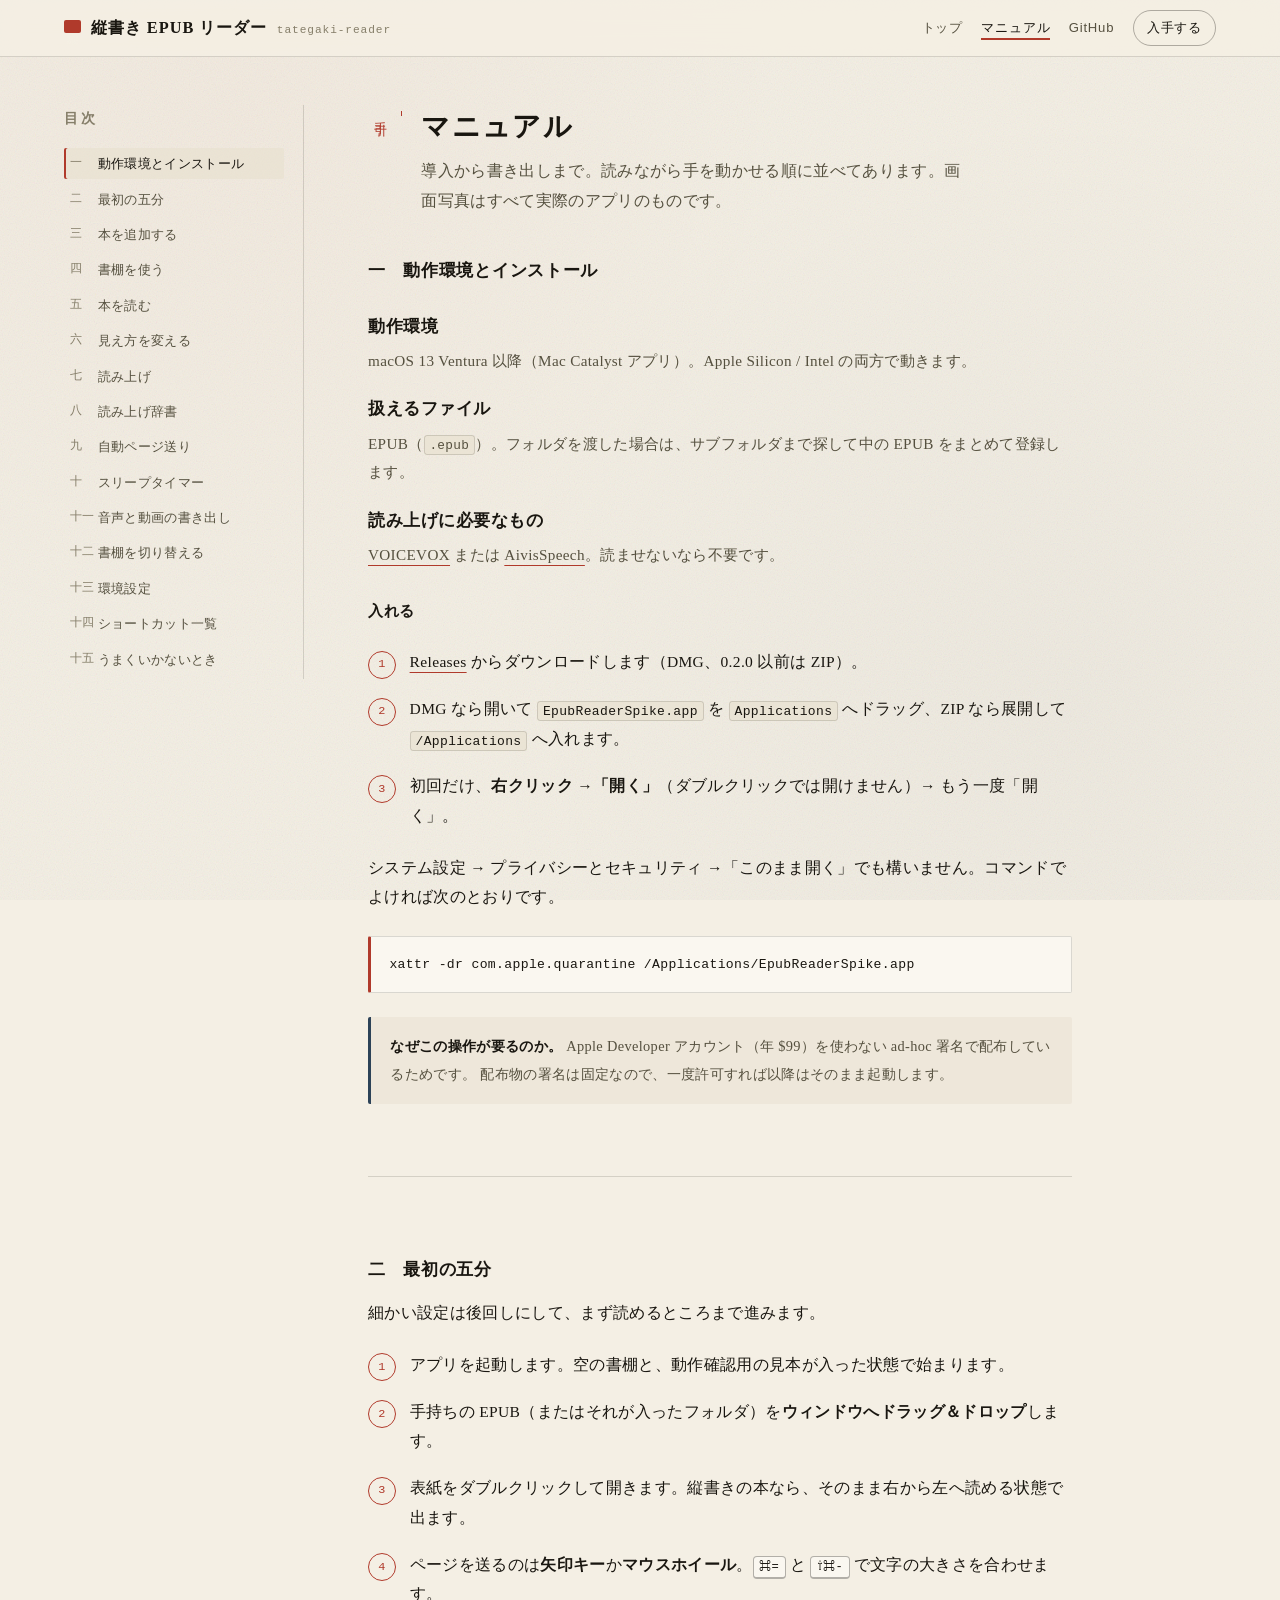
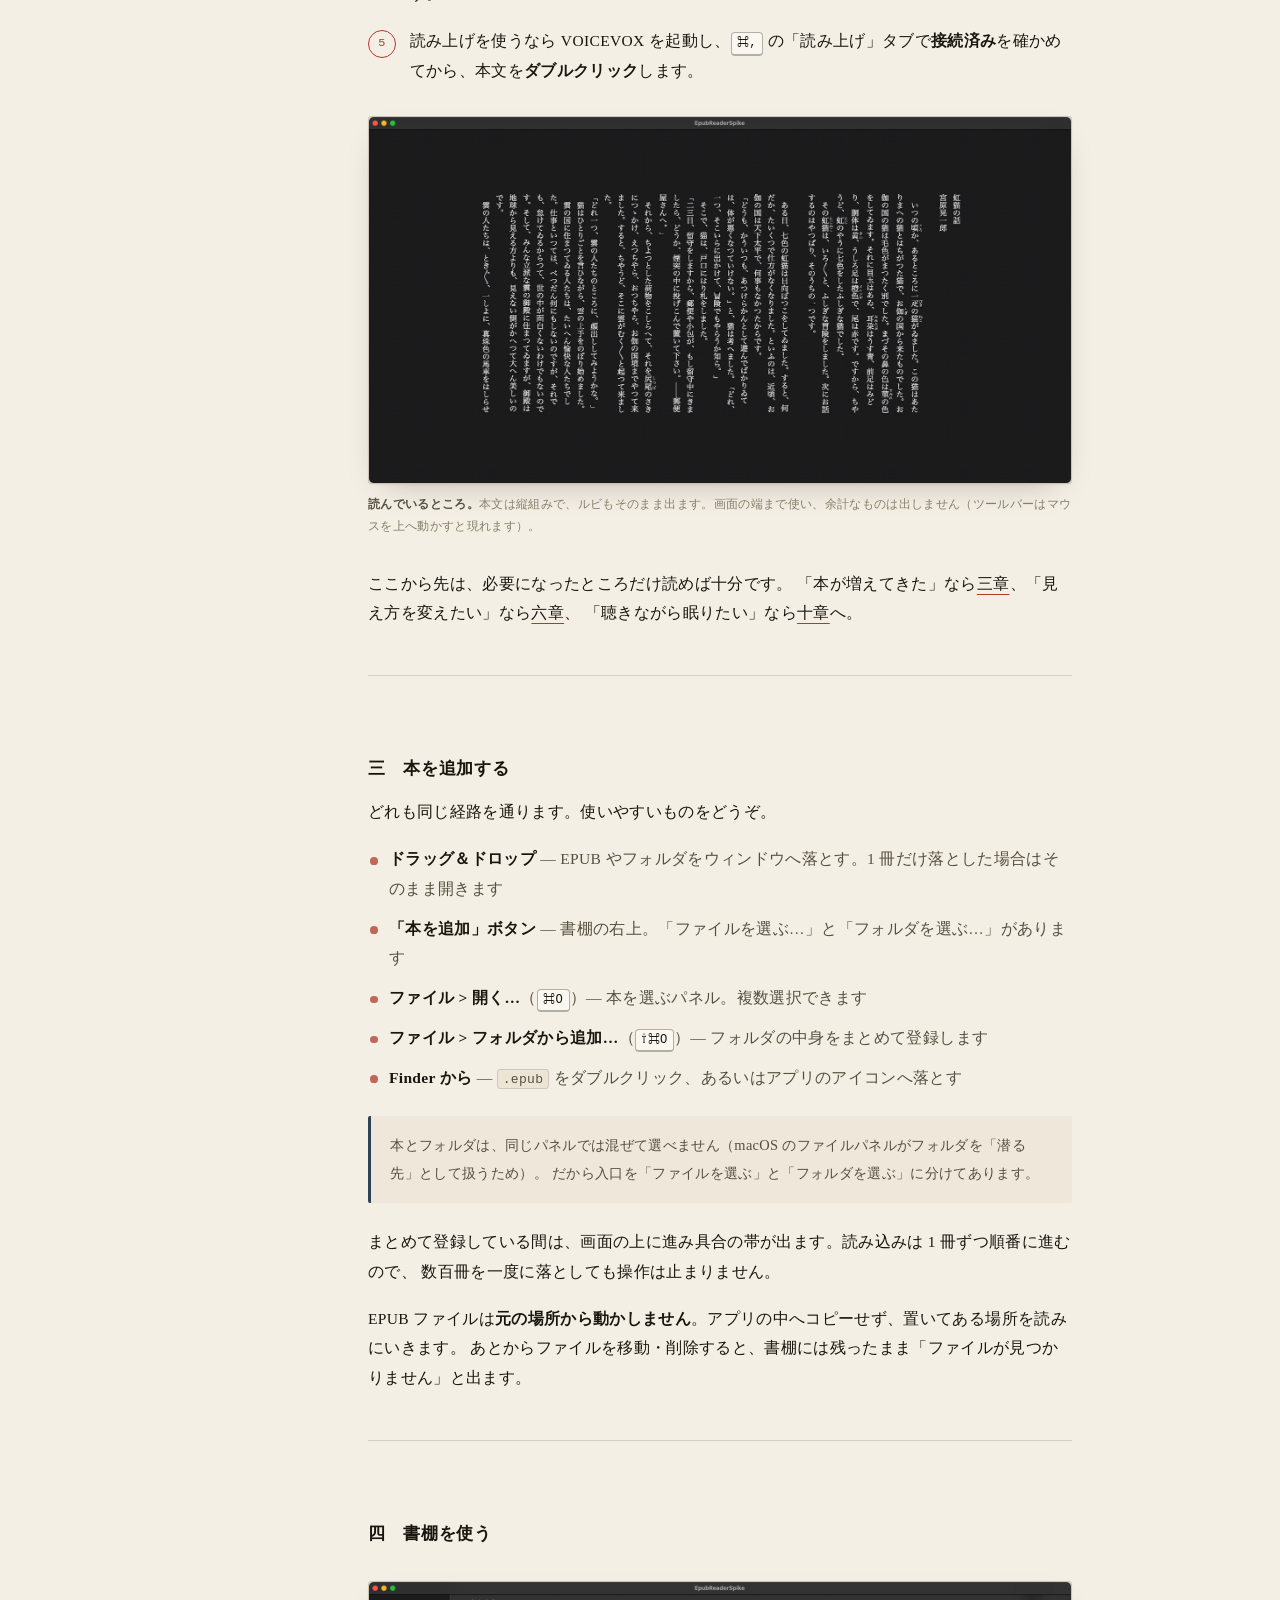
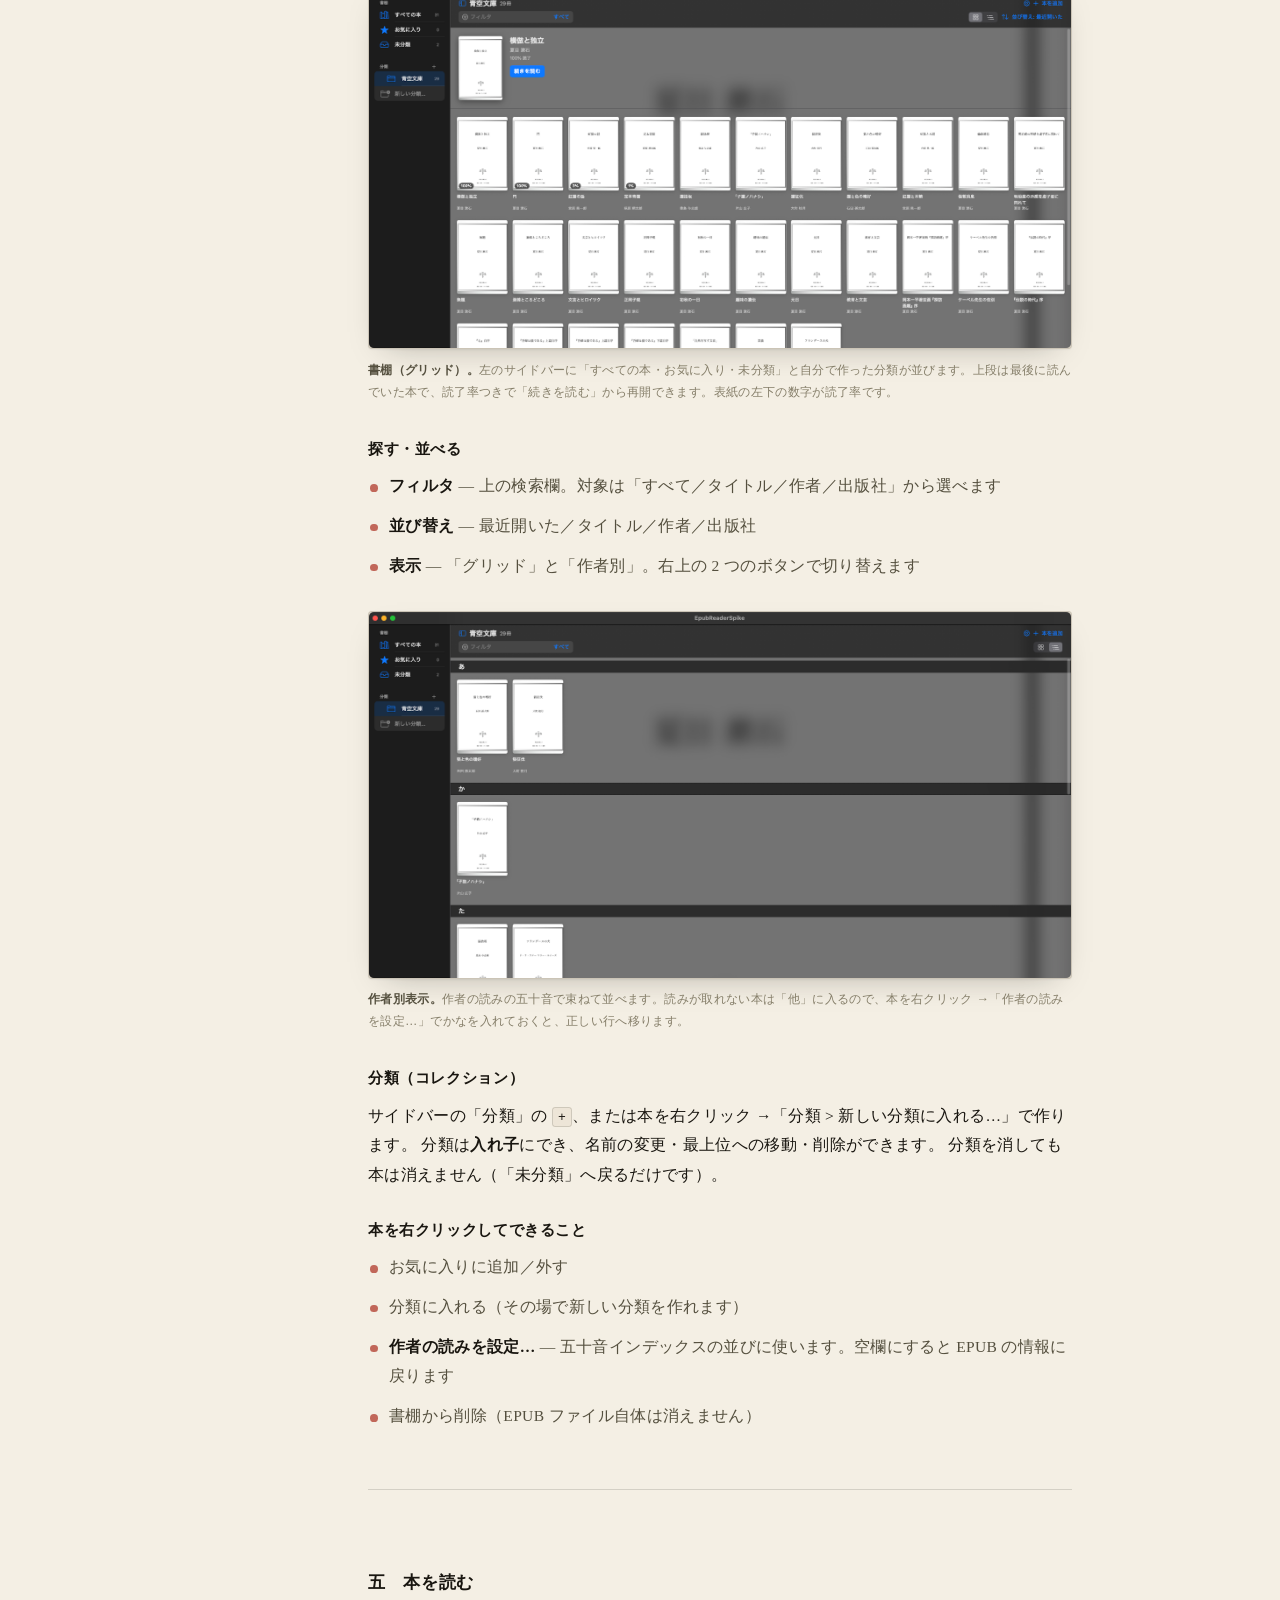
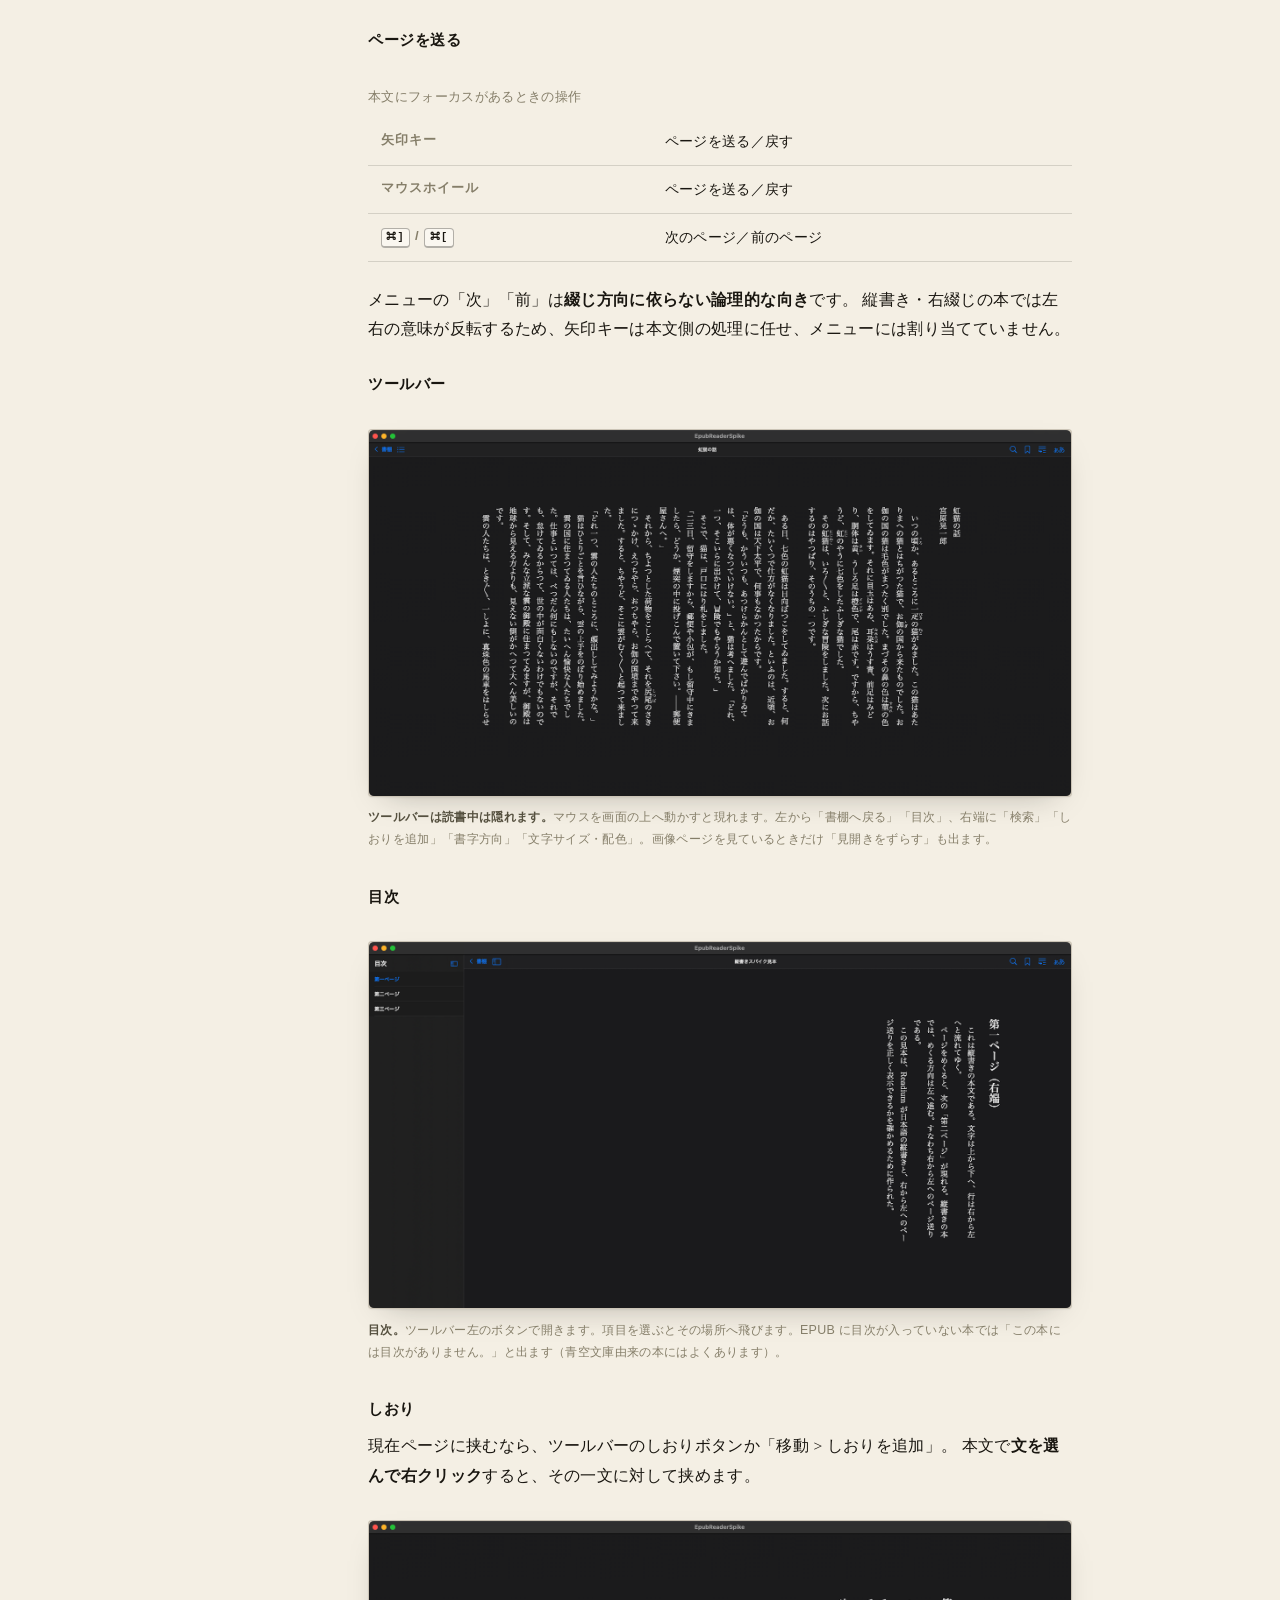
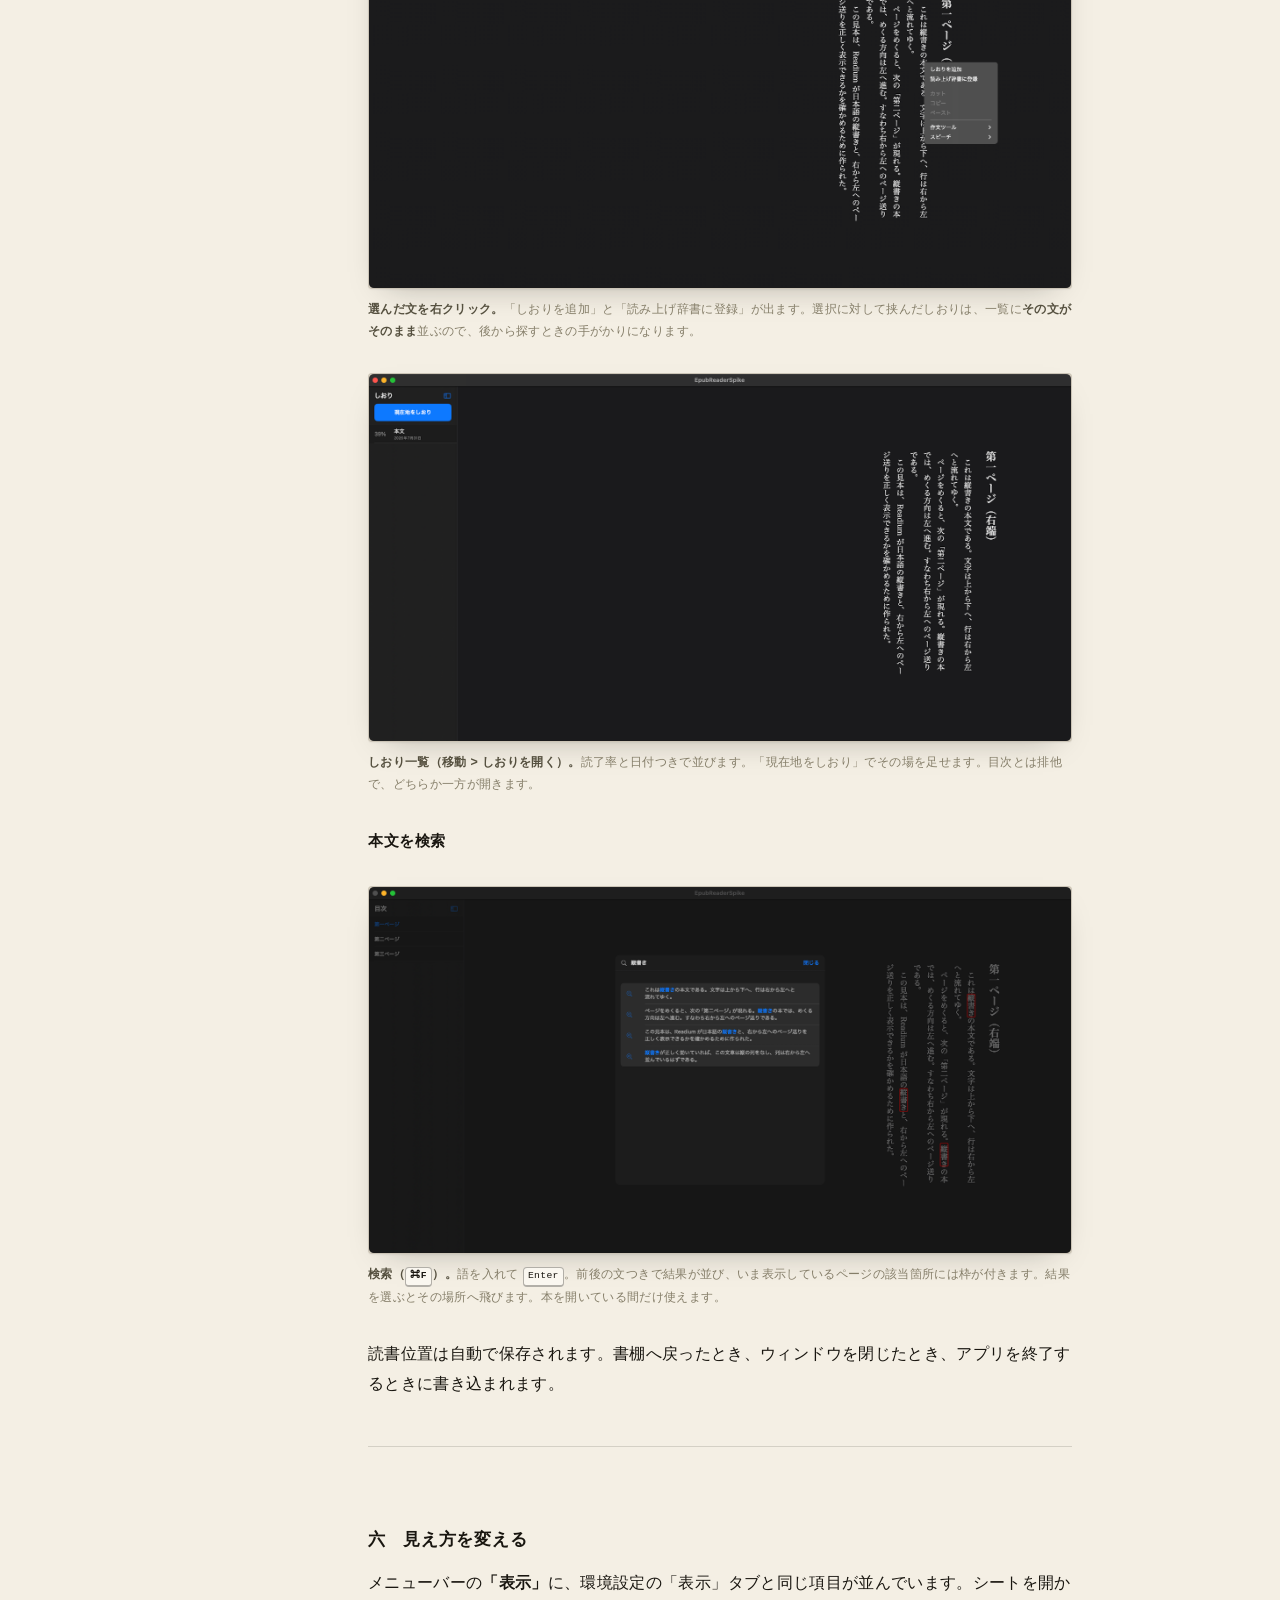
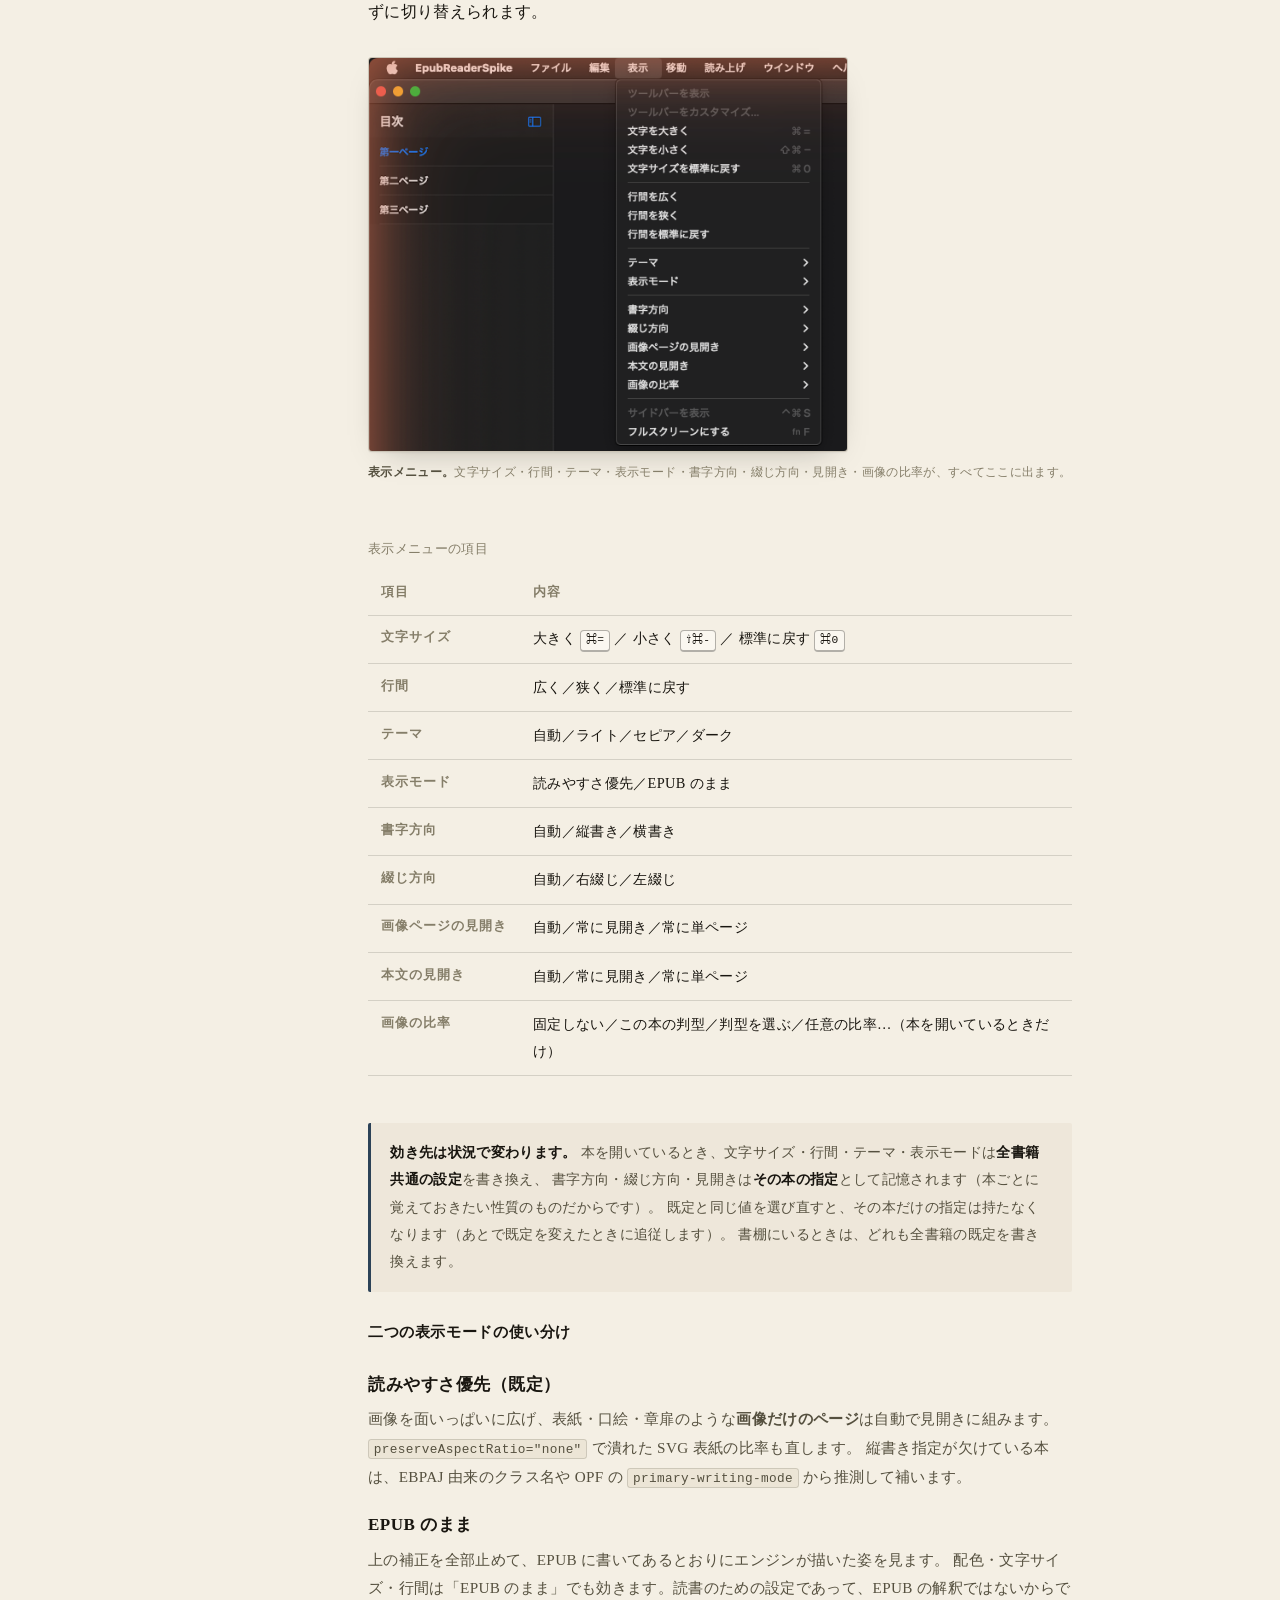
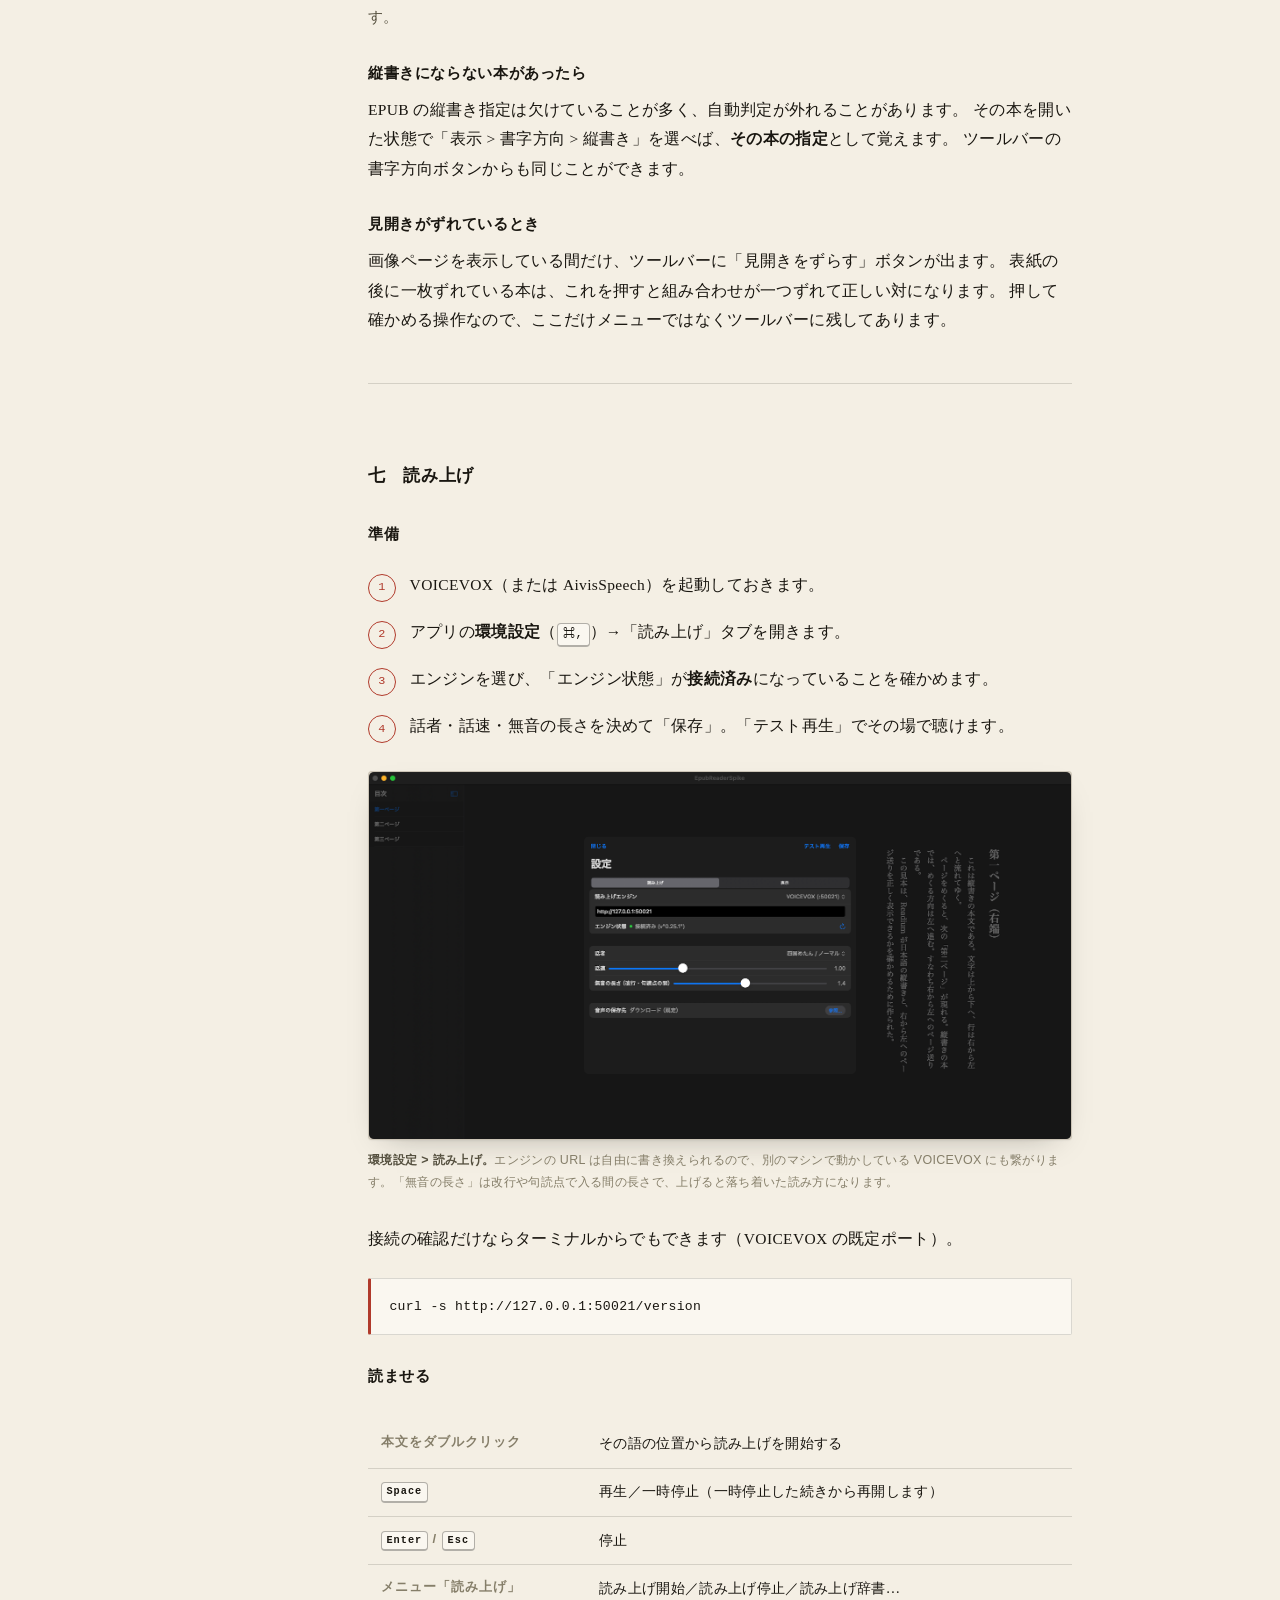
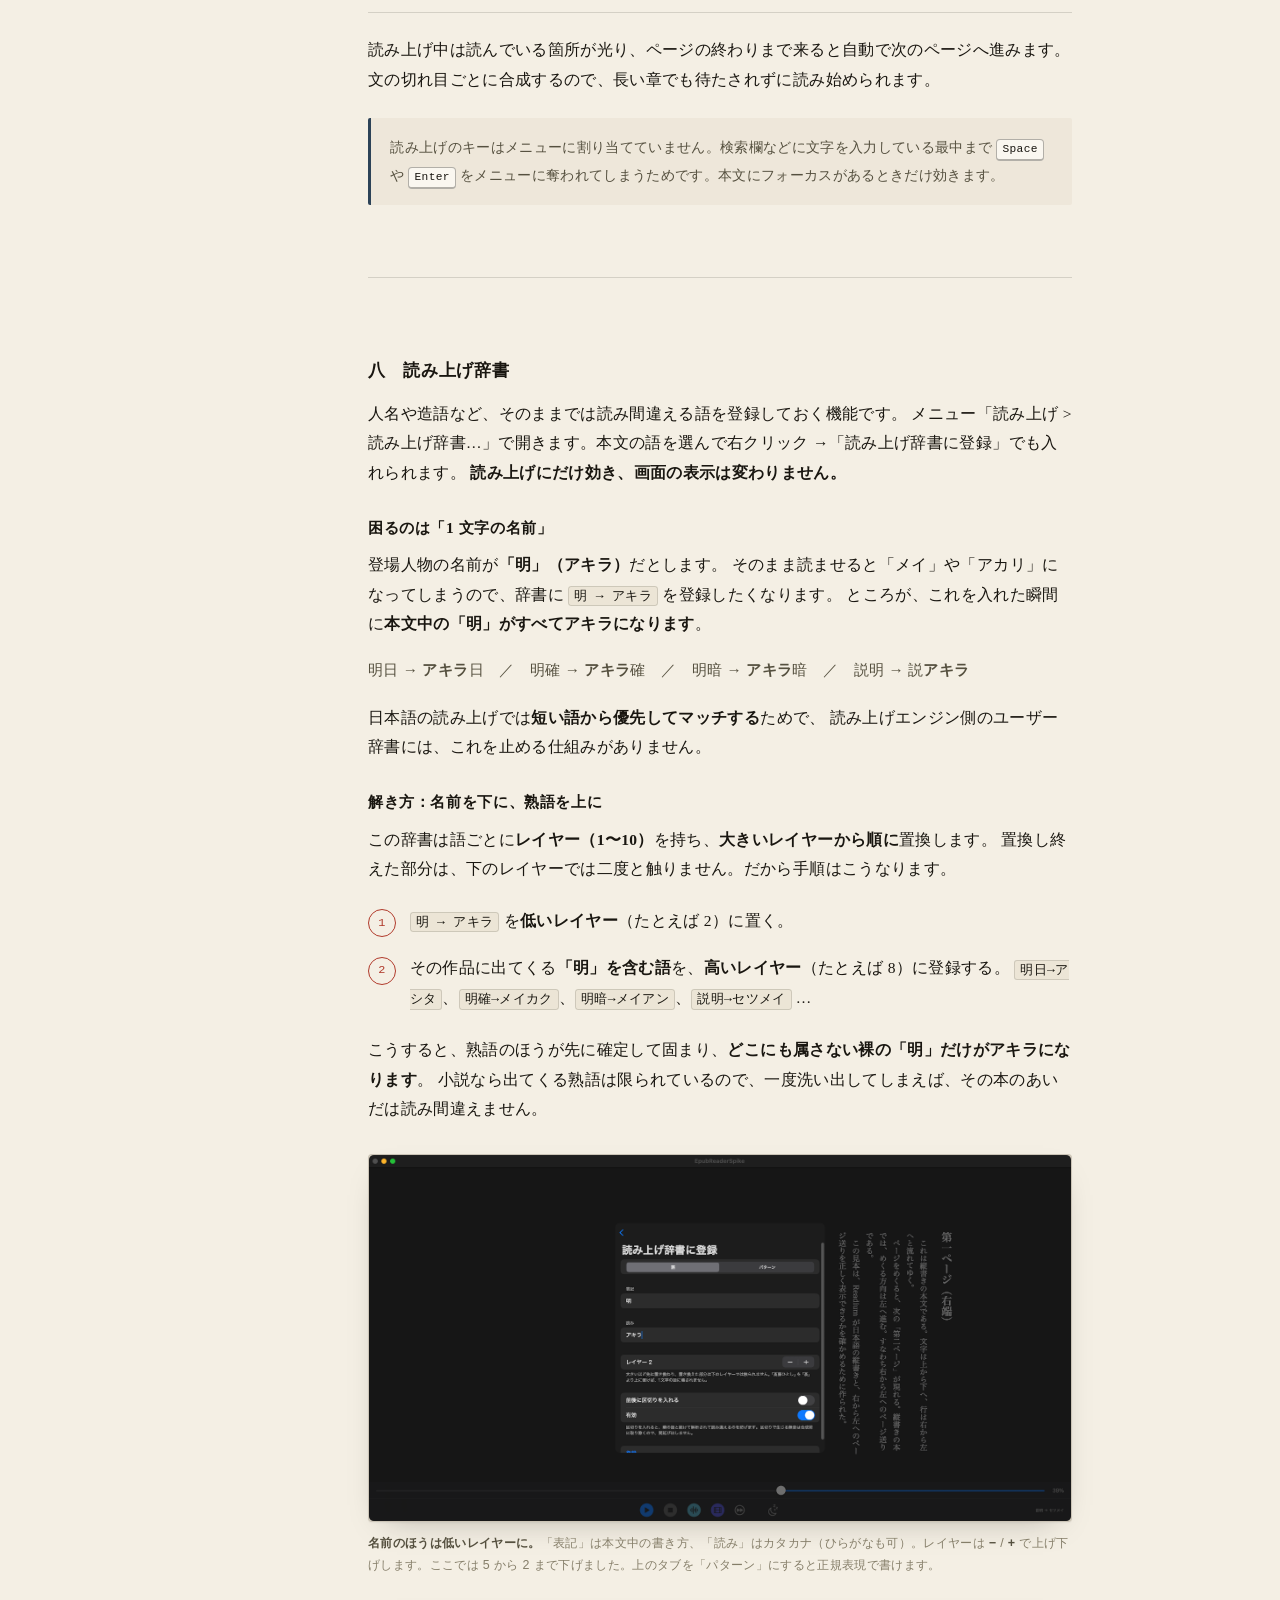
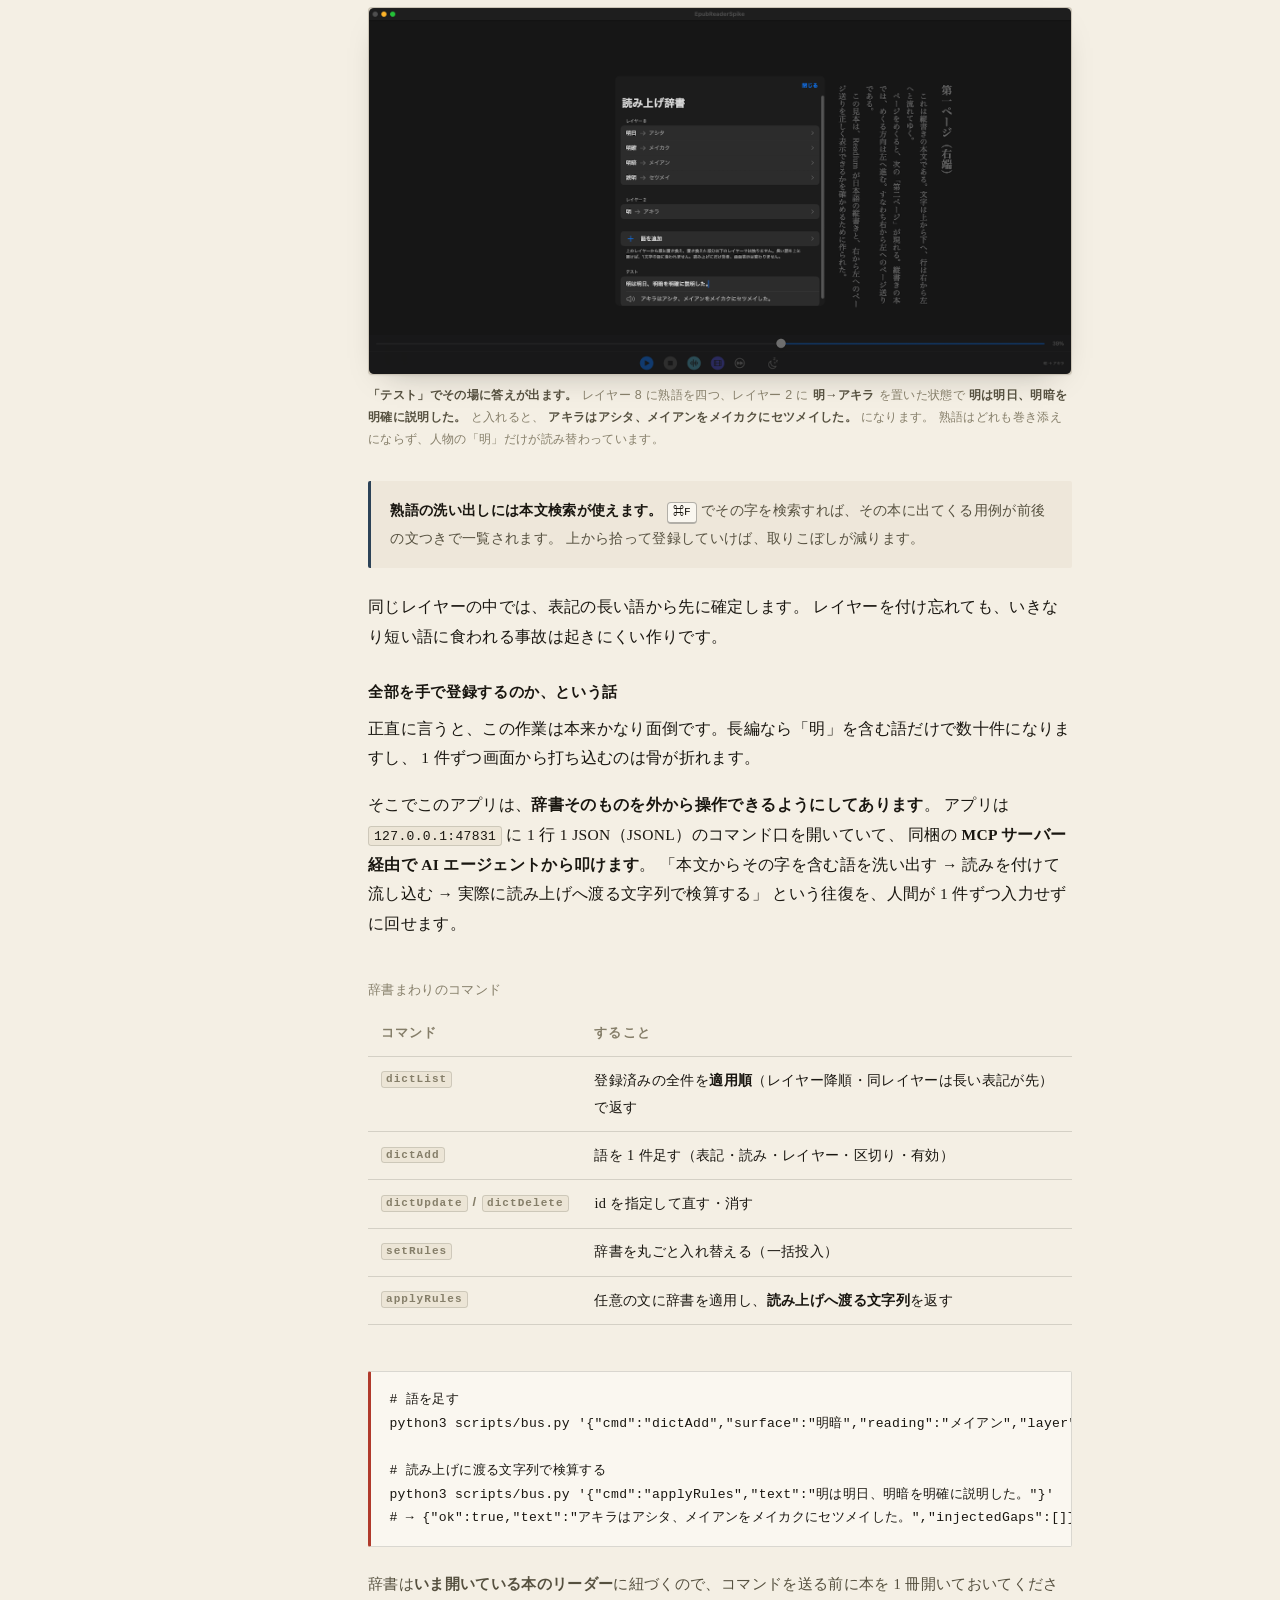
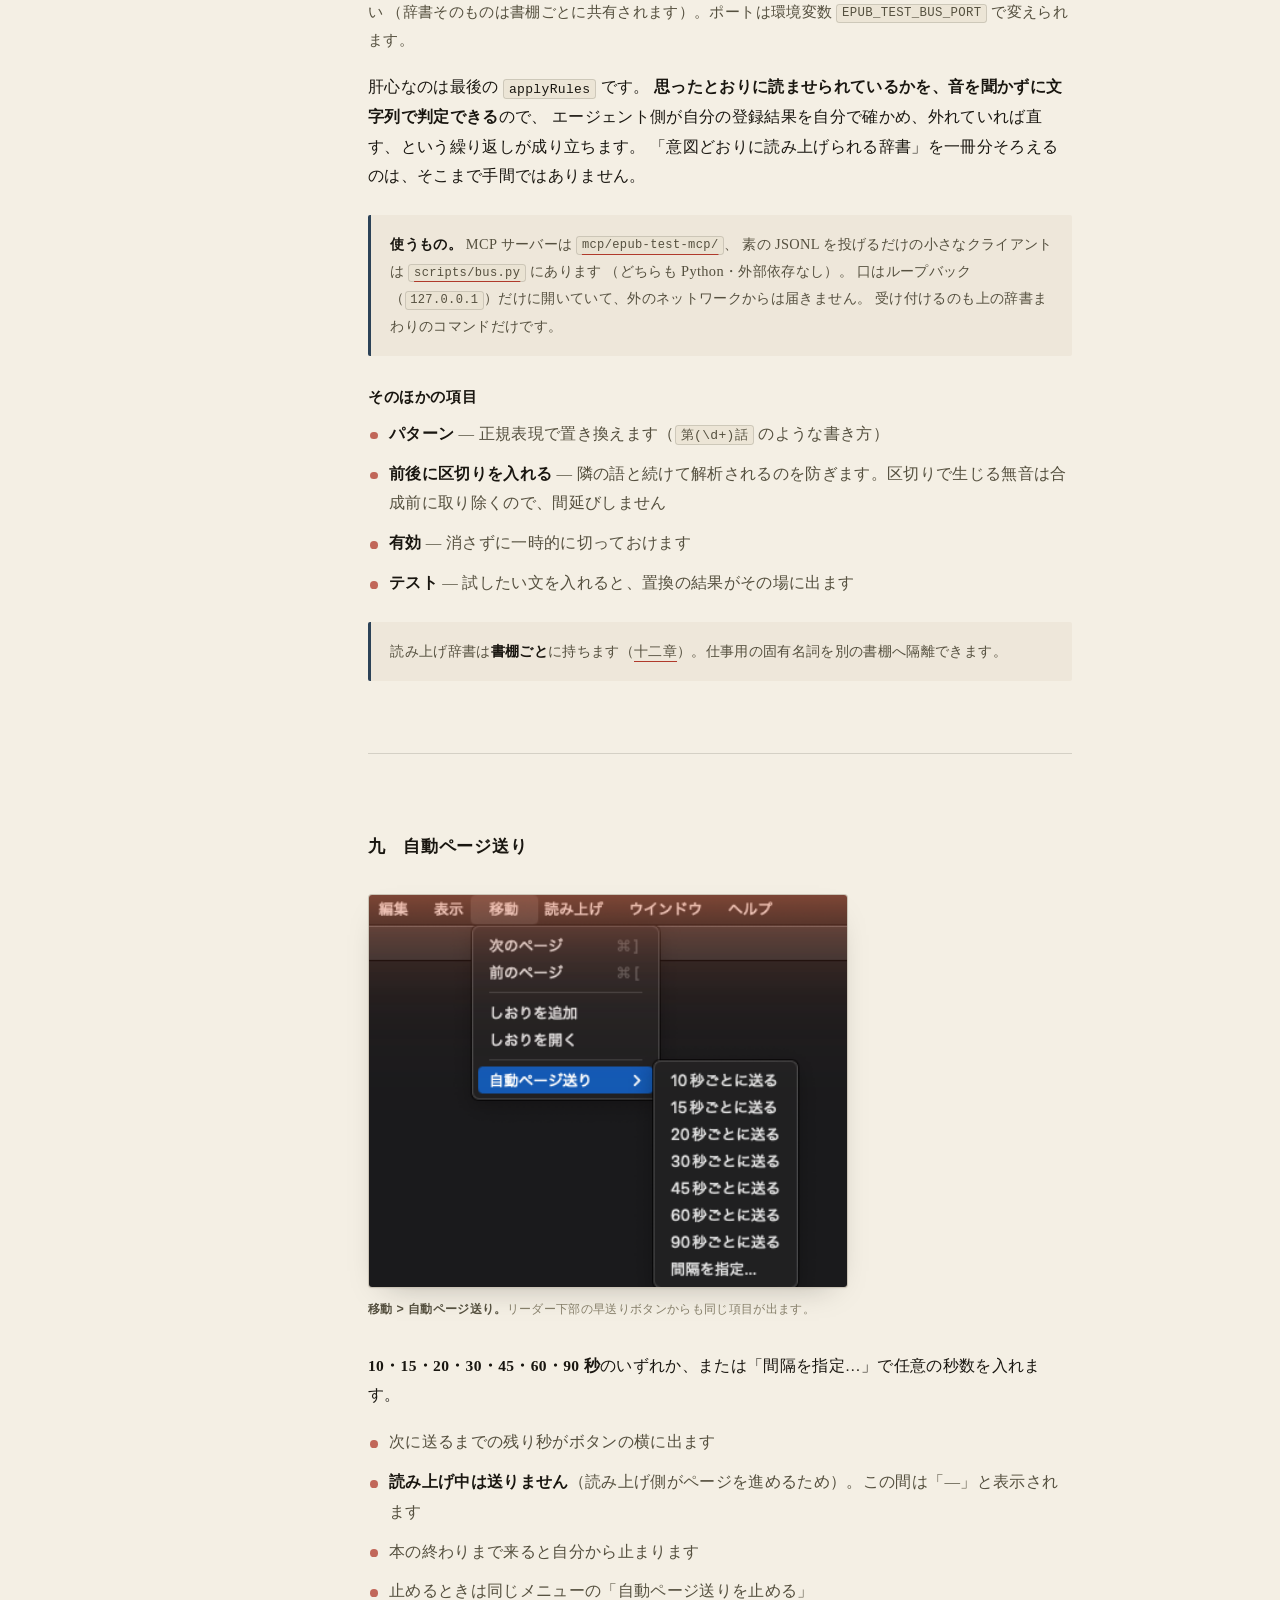
==== docs/manual.html @ 8ef0b703 "docs: bring the READMEs in line with 0.3.0" ====
<!DOCTYPE html>
<html lang="ja">
<head>
<meta charset="utf-8">
<meta name="viewport" content="width=device-width, initial-scale=1">
<title>マニュアル — 縦書き EPUB リーダー tategaki-reader</title>
<meta name="description" content="tategaki-reader の使い方。インストール、本の追加、書棚、表示の切り替え、読み上げと読み辞書、自動ページ送り、スリープタイマー、音声・朗読動画の書き出し、キーボードショートカット。">
<link rel="stylesheet" href="assets/site.css">
</head>
<body>

<a class="skip-link" href="#main">本文へ移動</a>

<header class="masthead">
  <div class="wrap masthead__inner">
    <a class="brand" href="./">
      <span class="brand__mark">縦</span>
      <span class="brand__name">縦書き EPUB リーダー</span>
      <span class="brand__latin">tategaki-reader</span>
    </a>
    <nav class="navlinks" aria-label="サイト内">
      <a href="./" class="is-optional">トップ</a>
      <a href="manual.html" aria-current="page">マニュアル</a>
      <a href="https://github.com/veltrea/tategaki-reader">GitHub</a>
      <a href="https://github.com/veltrea/tategaki-reader/releases" class="navlinks__cta">入手する</a>
    </nav>
  </div>
</header>

<div class="wrap manual" id="main">

  <!-- 柱 -->
  <nav class="toc" aria-label="目次">
    <h2>目次</h2>
    <ol>
      <li><a href="#install">動作環境とインストール</a></li>
      <li><a href="#quickstart">最初の五分</a></li>
      <li><a href="#add">本を追加する</a></li>
      <li><a href="#shelf">書棚を使う</a></li>
      <li><a href="#read">本を読む</a></li>
      <li><a href="#display">見え方を変える</a></li>
      <li><a href="#speech">読み上げ</a></li>
      <li><a href="#dictionary">読み上げ辞書</a></li>
      <li><a href="#autopager">自動ページ送り</a></li>
      <li><a href="#sleep">スリープタイマー</a></li>
      <li><a href="#export">音声と動画の書き出し</a></li>
      <li><a href="#profiles">書棚を切り替える</a></li>
      <li><a href="#settings">環境設定</a></li>
      <li><a href="#shortcuts">ショートカット一覧</a></li>
      <li><a href="#trouble">うまくいかないとき</a></li>
    </ol>
  </nav>

  <div class="manual__body">

    <div class="sec-head" style="margin-bottom:2.5rem">
      <div class="sec-num">手引</div>
      <div>
        <h2>マニュアル</h2>
        <p>導入から書き出しまで。読みながら手を動かせる順に並べてあります。画面写真はすべて実際のアプリのものです。</p>
      </div>
    </div>

    <!-- 一 -->
    <section id="install">
      <h3>一　動作環境とインストール</h3>

      <dl class="deflist">
        <dt>動作環境</dt>
        <dd>macOS 13 Ventura 以降（Mac Catalyst アプリ）。Apple Silicon / Intel の両方で動きます。</dd>
        <dt>扱えるファイル</dt>
        <dd>EPUB（<code>.epub</code>）。フォルダを渡した場合は、サブフォルダまで探して中の EPUB をまとめて登録します。</dd>
        <dt>読み上げに必要なもの</dt>
        <dd><a href="https://voicevox.hiroshiba.jp/">VOICEVOX</a> または <a href="https://aivis-project.com/">AivisSpeech</a>。読ませないなら不要です。</dd>
      </dl>

      <h4>入れる</h4>
      <ol class="steps">
        <li><a href="https://github.com/veltrea/tategaki-reader/releases">Releases</a> からダウンロードします（DMG、0.2.0 以前は ZIP）。</li>
        <li>DMG なら開いて <code>EpubReaderSpike.app</code> を <code>Applications</code> へドラッグ、ZIP なら展開して <code>/Applications</code> へ入れます。</li>
        <li>初回だけ、<strong>右クリック →「開く」</strong>（ダブルクリックでは開けません）→ もう一度「開く」。</li>
      </ol>

      <p>
        システム設定 → プライバシーとセキュリティ →「このまま開く」でも構いません。コマンドでよければ次のとおりです。
      </p>
<pre><code>xattr -dr com.apple.quarantine /Applications/EpubReaderSpike.app</code></pre>

      <div class="note">
        <strong>なぜこの操作が要るのか。</strong>
        Apple Developer アカウント（年 $99）を使わない ad-hoc 署名で配布しているためです。
        配布物の署名は固定なので、一度許可すれば以降はそのまま起動します。
      </div>
    </section>

    <!-- 二 -->
    <section id="quickstart">
      <h3>二　最初の五分</h3>

      <p>細かい設定は後回しにして、まず読めるところまで進みます。</p>

      <ol class="steps">
        <li>アプリを起動します。空の書棚と、動作確認用の見本が入った状態で始まります。</li>
        <li>手持ちの EPUB（またはそれが入ったフォルダ）を<strong>ウィンドウへドラッグ＆ドロップ</strong>します。</li>
        <li>表紙をダブルクリックして開きます。縦書きの本なら、そのまま右から左へ読める状態で出ます。</li>
        <li>ページを送るのは<strong>矢印キー</strong>か<strong>マウスホイール</strong>。<kbd>⌘=</kbd> と <kbd>⇧⌘-</kbd> で文字の大きさを合わせます。</li>
        <li>読み上げを使うなら VOICEVOX を起動し、<kbd>⌘,</kbd> の「読み上げ」タブで<strong>接続済み</strong>を確かめてから、本文を<strong>ダブルクリック</strong>します。</li>
      </ol>

      <figure>
        <a href="assets/img/reader-text.webp" title="原寸で開く"><img src="assets/img/reader-text.webp" width="1600" height="835" loading="lazy"
             alt="縦書きの本文が右から左へ流れているリーダーの画面"></a>
        <figcaption><b>読んでいるところ。</b>本文は縦組みで、ルビもそのまま出ます。画面の端まで使い、余計なものは出しません（ツールバーはマウスを上へ動かすと現れます）。</figcaption>
      </figure>

      <p>
        ここから先は、必要になったところだけ読めば十分です。
        「本が増えてきた」なら<a href="#shelf">三章</a>、「見え方を変えたい」なら<a href="#display">六章</a>、
        「聴きながら眠りたい」なら<a href="#sleep">十章</a>へ。
      </p>
    </section>

    <!-- 三 -->
    <section id="add">
      <h3>三　本を追加する</h3>

      <p>どれも同じ経路を通ります。使いやすいものをどうぞ。</p>

      <ul class="feature-list">
        <li><strong>ドラッグ＆ドロップ</strong> — EPUB やフォルダをウィンドウへ落とす。1 冊だけ落とした場合はそのまま開きます</li>
        <li><strong>「本を追加」ボタン</strong> — 書棚の右上。「ファイルを選ぶ…」と「フォルダを選ぶ…」があります</li>
        <li><strong>ファイル &gt; 開く…</strong>（<kbd>⌘O</kbd>）— 本を選ぶパネル。複数選択できます</li>
        <li><strong>ファイル &gt; フォルダから追加…</strong>（<kbd>⇧⌘O</kbd>）— フォルダの中身をまとめて登録します</li>
        <li><strong>Finder から</strong> — <code>.epub</code> をダブルクリック、あるいはアプリのアイコンへ落とす</li>
      </ul>

      <div class="note">
        本とフォルダは、同じパネルでは混ぜて選べません（macOS のファイルパネルがフォルダを「潜る先」として扱うため）。
        だから入口を「ファイルを選ぶ」と「フォルダを選ぶ」に分けてあります。
      </div>

      <p>
        まとめて登録している間は、画面の上に進み具合の帯が出ます。読み込みは 1 冊ずつ順番に進むので、
        数百冊を一度に落としても操作は止まりません。
      </p>
      <p>
        EPUB ファイルは<strong>元の場所から動かしません</strong>。アプリの中へコピーせず、置いてある場所を読みにいきます。
        あとからファイルを移動・削除すると、書棚には残ったまま「ファイルが見つかりません」と出ます。
      </p>
    </section>

    <!-- 四 -->
    <section id="shelf">
      <h3>四　書棚を使う</h3>

      <figure>
        <a href="assets/img/shelf-grid.webp" title="原寸で開く"><img src="assets/img/shelf-grid.webp" width="1600" height="835" loading="lazy"
             alt="表紙を並べた書棚の画面。左にサイドバー、上に「続きを読む」の段"></a>
        <figcaption><b>書棚（グリッド）。</b>左のサイドバーに「すべての本・お気に入り・未分類」と自分で作った分類が並びます。上段は最後に読んでいた本で、読了率つきで「続きを読む」から再開できます。表紙の左下の数字が読了率です。</figcaption>
      </figure>

      <h4>探す・並べる</h4>
      <ul class="feature-list">
        <li><strong>フィルタ</strong> — 上の検索欄。対象は「すべて／タイトル／作者／出版社」から選べます</li>
        <li><strong>並び替え</strong> — 最近開いた／タイトル／作者／出版社</li>
        <li><strong>表示</strong> — 「グリッド」と「作者別」。右上の 2 つのボタンで切り替えます</li>
      </ul>

      <figure>
        <a href="assets/img/shelf-author.webp" title="原寸で開く"><img src="assets/img/shelf-author.webp" width="1600" height="835" loading="lazy"
             alt="作者別表示。あ・か・た… の見出しで区切られた書棚"></a>
        <figcaption><b>作者別表示。</b>作者の読みの五十音で束ねて並べます。読みが取れない本は「他」に入るので、本を右クリック →「作者の読みを設定…」でかなを入れておくと、正しい行へ移ります。</figcaption>
      </figure>

      <h4>分類（コレクション）</h4>
      <p>
        サイドバーの「分類」の <code>+</code>、または本を右クリック →「分類 &gt; 新しい分類に入れる…」で作ります。
        分類は<strong>入れ子</strong>にでき、名前の変更・最上位への移動・削除ができます。
        分類を消しても本は消えません（「未分類」へ戻るだけです）。
      </p>

      <h4>本を右クリックしてできること</h4>
      <ul class="feature-list">
        <li>お気に入りに追加／外す</li>
        <li>分類に入れる（その場で新しい分類を作れます）</li>
        <li><strong>作者の読みを設定…</strong> — 五十音インデックスの並びに使います。空欄にすると EPUB の情報に戻ります</li>
        <li>書棚から削除（EPUB ファイル自体は消えません）</li>
      </ul>
    </section>

    <!-- 五 -->
    <section id="read">
      <h3>五　本を読む</h3>

      <h4>ページを送る</h4>
      <div class="table-scroll">
        <table>
          <caption>本文にフォーカスがあるときの操作</caption>
          <tbody>
            <tr><th>矢印キー</th><td>ページを送る／戻す</td></tr>
            <tr><th>マウスホイール</th><td>ページを送る／戻す</td></tr>
            <tr><th><kbd>⌘]</kbd> / <kbd>⌘[</kbd></th><td>次のページ／前のページ</td></tr>
          </tbody>
        </table>
      </div>
      <p>
        メニューの「次」「前」は<strong>綴じ方向に依らない論理的な向き</strong>です。
        縦書き・右綴じの本では左右の意味が反転するため、矢印キーは本文側の処理に任せ、メニューには割り当てていません。
      </p>

      <h4>ツールバー</h4>
      <figure>
        <a href="assets/img/reader-toolbar.webp" title="原寸で開く"><img src="assets/img/reader-toolbar.webp" width="1600" height="835" loading="lazy"
             alt="リーダー上部のツールバーが表示された状態"></a>
        <figcaption><b>ツールバーは読書中は隠れます。</b>マウスを画面の上へ動かすと現れます。左から「書棚へ戻る」「目次」、右端に「検索」「しおりを追加」「書字方向」「文字サイズ・配色」。画像ページを見ているときだけ「見開きをずらす」も出ます。</figcaption>
      </figure>

      <h4>目次</h4>
      <figure>
        <a href="assets/img/reader-toc.webp" title="原寸で開く"><img src="assets/img/reader-toc.webp" width="1600" height="835" loading="lazy"
             alt="左に目次サイドバーを開いた画面"></a>
        <figcaption><b>目次。</b>ツールバー左のボタンで開きます。項目を選ぶとその場所へ飛びます。EPUB に目次が入っていない本では「この本には目次がありません。」と出ます（青空文庫由来の本にはよくあります）。</figcaption>
      </figure>

      <h4>しおり</h4>
      <p>
        現在ページに挟むなら、ツールバーのしおりボタンか「移動 &gt; しおりを追加」。
        本文で<strong>文を選んで右クリック</strong>すると、その一文に対して挟めます。
      </p>

      <figure>
        <a href="assets/img/reader-contextmenu.webp" title="原寸で開く"><img src="assets/img/reader-contextmenu.webp" width="1600" height="835" loading="lazy"
             alt="本文を選択して右クリックしたときのメニュー"></a>
        <figcaption><b>選んだ文を右クリック。</b>「しおりを追加」と「読み上げ辞書に登録」が出ます。選択に対して挟んだしおりは、一覧に<b>その文がそのまま</b>並ぶので、後から探すときの手がかりになります。</figcaption>
      </figure>

      <figure>
        <a href="assets/img/reader-bookmarks.webp" title="原寸で開く"><img src="assets/img/reader-bookmarks.webp" width="1600" height="835" loading="lazy"
             alt="左にしおり一覧を開いた画面"></a>
        <figcaption><b>しおり一覧（移動 &gt; しおりを開く）。</b>読了率と日付つきで並びます。「現在地をしおり」でその場を足せます。目次とは排他で、どちらか一方が開きます。</figcaption>
      </figure>

      <h4>本文を検索</h4>
      <figure>
        <a href="assets/img/reader-search.webp" title="原寸で開く"><img src="assets/img/reader-search.webp" width="1600" height="835" loading="lazy"
             alt="本文検索の結果一覧と、本文中の該当箇所が赤枠で示された画面"></a>
        <figcaption><b>検索（<kbd>⌘F</kbd>）。</b>語を入れて <kbd>Enter</kbd>。前後の文つきで結果が並び、いま表示しているページの該当箇所には枠が付きます。結果を選ぶとその場所へ飛びます。本を開いている間だけ使えます。</figcaption>
      </figure>

      <p>読書位置は自動で保存されます。書棚へ戻ったとき、ウィンドウを閉じたとき、アプリを終了するときに書き込まれます。</p>
    </section>

    <!-- 六 -->
    <section id="display">
      <h3>六　見え方を変える</h3>

      <p>メニューバーの<strong>「表示」</strong>に、環境設定の「表示」タブと同じ項目が並んでいます。シートを開かずに切り替えられます。</p>

      <figure class="fig--inset">
        <a href="assets/img/menu-view.webp" title="原寸で開く"><img src="assets/img/menu-view.webp" width="560" height="460" loading="lazy"
             alt="表示メニューを開いたところ"></a>
        <figcaption><b>表示メニュー。</b>文字サイズ・行間・テーマ・表示モード・書字方向・綴じ方向・見開き・画像の比率が、すべてここに出ます。</figcaption>
      </figure>

      <div class="table-scroll">
        <table>
          <caption>表示メニューの項目</caption>
          <thead><tr><th>項目</th><th>内容</th></tr></thead>
          <tbody>
            <tr><th>文字サイズ</th><td>大きく <kbd>⌘=</kbd> ／ 小さく <kbd>⇧⌘-</kbd> ／ 標準に戻す <kbd>⌘0</kbd></td></tr>
            <tr><th>行間</th><td>広く／狭く／標準に戻す</td></tr>
            <tr><th>テーマ</th><td>自動／ライト／セピア／ダーク</td></tr>
            <tr><th>表示モード</th><td>読みやすさ優先／EPUB のまま</td></tr>
            <tr><th>書字方向</th><td>自動／縦書き／横書き</td></tr>
            <tr><th>綴じ方向</th><td>自動／右綴じ／左綴じ</td></tr>
            <tr><th>画像ページの見開き</th><td>自動／常に見開き／常に単ページ</td></tr>
            <tr><th>本文の見開き</th><td>自動／常に見開き／常に単ページ</td></tr>
            <tr><th>画像の比率</th><td>固定しない／この本の判型／判型を選ぶ／任意の比率…（本を開いているときだけ）</td></tr>
          </tbody>
        </table>
      </div>

      <div class="note">
        <strong>効き先は状況で変わります。</strong>
        本を開いているとき、文字サイズ・行間・テーマ・表示モードは<strong>全書籍共通の設定</strong>を書き換え、
        書字方向・綴じ方向・見開きは<strong>その本の指定</strong>として記憶されます（本ごとに覚えておきたい性質のものだからです）。
        既定と同じ値を選び直すと、その本だけの指定は持たなくなります（あとで既定を変えたときに追従します）。
        書棚にいるときは、どれも全書籍の既定を書き換えます。
      </div>

      <h4>二つの表示モードの使い分け</h4>
      <dl class="deflist">
        <dt>読みやすさ優先（既定）</dt>
        <dd>
          画像を面いっぱいに広げ、表紙・口絵・章扉のような<strong>画像だけのページ</strong>は自動で見開きに組みます。
          <code>preserveAspectRatio="none"</code> で潰れた SVG 表紙の比率も直します。
          縦書き指定が欠けている本は、EBPAJ 由来のクラス名や OPF の <code>primary-writing-mode</code> から推測して補います。
        </dd>
        <dt>EPUB のまま</dt>
        <dd>
          上の補正を全部止めて、EPUB に書いてあるとおりにエンジンが描いた姿を見ます。
          配色・文字サイズ・行間は「EPUB のまま」でも効きます。読書のための設定であって、EPUB の解釈ではないからです。
        </dd>
      </dl>

      <h4>縦書きにならない本があったら</h4>
      <p>
        EPUB の縦書き指定は欠けていることが多く、自動判定が外れることがあります。
        その本を開いた状態で「表示 &gt; 書字方向 &gt; 縦書き」を選べば、<strong>その本の指定</strong>として覚えます。
        ツールバーの書字方向ボタンからも同じことができます。
      </p>

      <h4>見開きがずれているとき</h4>
      <p>
        画像ページを表示している間だけ、ツールバーに「見開きをずらす」ボタンが出ます。
        表紙の後に一枚ずれている本は、これを押すと組み合わせが一つずれて正しい対になります。
        押して確かめる操作なので、ここだけメニューではなくツールバーに残してあります。
      </p>
    </section>

    <!-- 七 -->
    <section id="speech">
      <h3>七　読み上げ</h3>

      <h4>準備</h4>
      <ol class="steps">
        <li>VOICEVOX（または AivisSpeech）を起動しておきます。</li>
        <li>アプリの<strong>環境設定</strong>（<kbd>⌘,</kbd>）→「読み上げ」タブを開きます。</li>
        <li>エンジンを選び、「エンジン状態」が<strong>接続済み</strong>になっていることを確かめます。</li>
        <li>話者・話速・無音の長さを決めて「保存」。「テスト再生」でその場で聴けます。</li>
      </ol>

      <figure>
        <a href="assets/img/settings-audio.webp" title="原寸で開く"><img src="assets/img/settings-audio.webp" width="1600" height="835" loading="lazy"
             alt="環境設定の読み上げタブ。エンジン状態が接続済みと表示されている"></a>
        <figcaption><b>環境設定 &gt; 読み上げ。</b>エンジンの URL は自由に書き換えられるので、別のマシンで動かしている VOICEVOX にも繋がります。「無音の長さ」は改行や句読点で入る間の長さで、上げると落ち着いた読み方になります。</figcaption>
      </figure>

      <p>
        接続の確認だけならターミナルからでもできます（VOICEVOX の既定ポート）。
      </p>
<pre><code>curl -s http://127.0.0.1:50021/version</code></pre>

      <h4>読ませる</h4>
      <div class="table-scroll">
        <table>
          <tbody>
            <tr><th>本文をダブルクリック</th><td>その語の位置から読み上げを開始する</td></tr>
            <tr><th><kbd>Space</kbd></th><td>再生／一時停止（一時停止した続きから再開します）</td></tr>
            <tr><th><kbd>Enter</kbd> / <kbd>Esc</kbd></th><td>停止</td></tr>
            <tr><th>メニュー「読み上げ」</th><td>読み上げ開始／読み上げ停止／読み上げ辞書…</td></tr>
          </tbody>
        </table>
      </div>
      <p>
        読み上げ中は読んでいる箇所が光り、ページの終わりまで来ると自動で次のページへ進みます。
        文の切れ目ごとに合成するので、長い章でも待たされずに読み始められます。
      </p>
      <div class="note">
        読み上げのキーはメニューに割り当てていません。検索欄などに文字を入力している最中まで
        <kbd>Space</kbd> や <kbd>Enter</kbd> をメニューに奪われてしまうためです。本文にフォーカスがあるときだけ効きます。
      </div>
    </section>

    <!-- 八 -->
    <section id="dictionary">
      <h3>八　読み上げ辞書</h3>

      <p>
        人名や造語など、そのままでは読み間違える語を登録しておく機能です。
        メニュー「読み上げ &gt; 読み上げ辞書…」で開きます。本文の語を選んで右クリック →「読み上げ辞書に登録」でも入れられます。
        <strong>読み上げにだけ効き、画面の表示は変わりません。</strong>
      </p>

      <h4>困るのは「1 文字の名前」</h4>
      <p>
        登場人物の名前が<strong>「明」（アキラ）</strong>だとします。
        そのまま読ませると「メイ」や「アカリ」になってしまうので、辞書に <code>明 → アキラ</code> を登録したくなります。
        ところが、これを入れた瞬間に<strong>本文中の「明」がすべてアキラになります</strong>。
      </p>
      <p style="font-size:.95rem;color:var(--ink-soft)">
        明日 → <b>アキラ</b>日　／　明確 → <b>アキラ</b>確　／　明暗 → <b>アキラ</b>暗　／　説明 → 説<b>アキラ</b>
      </p>
      <p>
        日本語の読み上げでは<strong>短い語から優先してマッチする</strong>ためで、
        読み上げエンジン側のユーザー辞書には、これを止める仕組みがありません。
      </p>

      <h4>解き方：名前を下に、熟語を上に</h4>
      <p>
        この辞書は語ごとに<strong>レイヤー（1〜10）</strong>を持ち、<strong>大きいレイヤーから順に</strong>置換します。
        置換し終えた部分は、下のレイヤーでは二度と触りません。だから手順はこうなります。
      </p>
      <ol class="steps">
        <li><code>明 → アキラ</code> を<strong>低いレイヤー</strong>（たとえば 2）に置く。</li>
        <li>
          その作品に出てくる<strong>「明」を含む語</strong>を、<strong>高いレイヤー</strong>（たとえば 8）に登録する。
          <code>明日→アシタ</code>、<code>明確→メイカク</code>、<code>明暗→メイアン</code>、<code>説明→セツメイ</code> …
        </li>
      </ol>
      <p>
        こうすると、熟語のほうが先に確定して固まり、<strong>どこにも属さない裸の「明」だけがアキラになります</strong>。
        小説なら出てくる熟語は限られているので、一度洗い出してしまえば、その本のあいだは読み間違えません。
      </p>

      <figure>
        <a href="assets/img/dictionary-entry.webp" title="原寸で開く"><img src="assets/img/dictionary-entry.webp" width="1600" height="835" loading="lazy"
             alt="読み上げ辞書の登録画面。表記「明」、読み「アキラ」、レイヤー2"></a>
        <figcaption><b>名前のほうは低いレイヤーに。</b>「表記」は本文中の書き方、「読み」はカタカナ（ひらがなも可）。レイヤーは <b>−</b> / <b>+</b> で上げ下げします。ここでは 5 から 2 まで下げました。上のタブを「パターン」にすると正規表現で書けます。</figcaption>
      </figure>

      <figure>
        <a href="assets/img/dictionary-list.webp" title="原寸で開く"><img src="assets/img/dictionary-list.webp" width="1600" height="835" loading="lazy"
             alt="読み上げ辞書の一覧。レイヤー8に明日・明確・明暗・説明、レイヤー2に明。テスト欄に変換結果"></a>
        <figcaption>
          <b>「テスト」でその場に答えが出ます。</b>
          レイヤー 8 に熟語を四つ、レイヤー 2 に <b>明→アキラ</b> を置いた状態で
          <b>明は明日、明暗を明確に説明した。</b> と入れると、
          <b>アキラはアシタ、メイアンをメイカクにセツメイした。</b> になります。
          熟語はどれも巻き添えにならず、人物の「明」だけが読み替わっています。
        </figcaption>
      </figure>

      <div class="note">
        <strong>熟語の洗い出しには本文検索が使えます。</strong>
        <kbd>⌘F</kbd> でその字を検索すれば、その本に出てくる用例が前後の文つきで一覧されます。
        上から拾って登録していけば、取りこぼしが減ります。
      </div>

      <p>
        同じレイヤーの中では、表記の長い語から先に確定します。
        レイヤーを付け忘れても、いきなり短い語に食われる事故は起きにくい作りです。
      </p>

      <h4>全部を手で登録するのか、という話</h4>
      <p>
        正直に言うと、この作業は本来かなり面倒です。長編なら「明」を含む語だけで数十件になりますし、
        1 件ずつ画面から打ち込むのは骨が折れます。
      </p>
      <p>
        そこでこのアプリは、<strong>辞書そのものを外から操作できるようにしてあります</strong>。
        アプリは <code>127.0.0.1:47831</code> に 1 行 1 JSON（JSONL）のコマンド口を開いていて、
        同梱の <strong>MCP サーバー経由で AI エージェントから叩けます</strong>。
        「本文からその字を含む語を洗い出す → 読みを付けて流し込む → 実際に読み上げへ渡る文字列で検算する」
        という往復を、人間が 1 件ずつ入力せずに回せます。
      </p>

      <div class="table-scroll">
        <table>
          <caption>辞書まわりのコマンド</caption>
          <thead><tr><th>コマンド</th><th>すること</th></tr></thead>
          <tbody>
            <tr><th><code>dictList</code></th><td>登録済みの全件を<strong>適用順</strong>（レイヤー降順・同レイヤーは長い表記が先）で返す</td></tr>
            <tr><th><code>dictAdd</code></th><td>語を 1 件足す（表記・読み・レイヤー・区切り・有効）</td></tr>
            <tr><th><code>dictUpdate</code> / <code>dictDelete</code></th><td>id を指定して直す・消す</td></tr>
            <tr><th><code>setRules</code></th><td>辞書を丸ごと入れ替える（一括投入）</td></tr>
            <tr><th><code>applyRules</code></th><td>任意の文に辞書を適用し、<strong>読み上げへ渡る文字列</strong>を返す</td></tr>
          </tbody>
        </table>
      </div>

<pre><code># 語を足す
python3 scripts/bus.py '{"cmd":"dictAdd","surface":"明暗","reading":"メイアン","layer":8}'

# 読み上げに渡る文字列で検算する
python3 scripts/bus.py '{"cmd":"applyRules","text":"明は明日、明暗を明確に説明した。"}'
# → {"ok":true,"text":"アキラはアシタ、メイアンをメイカクにセツメイした。","injectedGaps":[]}</code></pre>

      <p style="font-size:.92rem;color:var(--ink-soft)">
        辞書は<strong>いま開いている本のリーダー</strong>に紐づくので、コマンドを送る前に本を 1 冊開いておいてください
        （辞書そのものは書棚ごとに共有されます）。ポートは環境変数 <code>EPUB_TEST_BUS_PORT</code> で変えられます。
      </p>

      <p>
        肝心なのは最後の <code>applyRules</code> です。
        <strong>思ったとおりに読ませられているかを、音を聞かずに文字列で判定できる</strong>ので、
        エージェント側が自分の登録結果を自分で確かめ、外れていれば直す、という繰り返しが成り立ちます。
        「意図どおりに読み上げられる辞書」を一冊分そろえるのは、そこまで手間ではありません。
      </p>

      <div class="note">
        <strong>使うもの。</strong>
        MCP サーバーは <a href="https://github.com/veltrea/tategaki-reader/tree/main/mcp/epub-test-mcp"><code>mcp/epub-test-mcp/</code></a>、
        素の JSONL を投げるだけの小さなクライアントは <a href="https://github.com/veltrea/tategaki-reader/blob/main/scripts/bus.py"><code>scripts/bus.py</code></a> にあります
        （どちらも Python・外部依存なし）。
        口はループバック（<code>127.0.0.1</code>）だけに開いていて、外のネットワークからは届きません。
        受け付けるのも上の辞書まわりのコマンドだけです。
      </div>

      <h4>そのほかの項目</h4>
      <ul class="feature-list">
        <li><strong>パターン</strong> — 正規表現で置き換えます（<code>第(\d+)話</code> のような書き方）</li>
        <li><strong>前後に区切りを入れる</strong> — 隣の語と続けて解析されるのを防ぎます。区切りで生じる無音は合成前に取り除くので、間延びしません</li>
        <li><strong>有効</strong> — 消さずに一時的に切っておけます</li>
        <li><strong>テスト</strong> — 試したい文を入れると、置換の結果がその場に出ます</li>
      </ul>

      <div class="note">
        読み上げ辞書は<strong>書棚ごと</strong>に持ちます（<a href="#profiles">十二章</a>）。仕事用の固有名詞を別の書棚へ隔離できます。
      </div>
    </section>

    <!-- 九 -->
    <section id="autopager">
      <h3>九　自動ページ送り</h3>

      <figure class="fig--inset">
        <a href="assets/img/menu-autopager.webp" title="原寸で開く"><img src="assets/img/menu-autopager.webp" width="390" height="320" loading="lazy"
             alt="移動メニューの自動ページ送りサブメニュー"></a>
        <figcaption><b>移動 &gt; 自動ページ送り。</b>リーダー下部の早送りボタンからも同じ項目が出ます。</figcaption>
      </figure>

      <p>
        <strong>10・15・20・30・45・60・90 秒</strong>のいずれか、または「間隔を指定…」で任意の秒数を入れます。
      </p>
      <ul class="feature-list">
        <li>次に送るまでの残り秒がボタンの横に出ます</li>
        <li><strong>読み上げ中は送りません</strong>（読み上げ側がページを進めるため）。この間は「—」と表示されます</li>
        <li>本の終わりまで来ると自分から止まります</li>
        <li>止めるときは同じメニューの「自動ページ送りを止める」</li>
      </ul>
      <p>
        本を閉じても稼働状態は保たれるので、書棚に戻ってから解除することもできます。
      </p>
    </section>

    <!-- 十 -->
    <section id="sleep">
      <h3>十　スリープタイマー</h3>

      <figure class="fig--inset">
        <a href="assets/img/menu-sleep.webp" title="原寸で開く"><img src="assets/img/menu-sleep.webp" width="460" height="312" loading="lazy"
             alt="読み上げメニューのスリープタイマーサブメニュー"></a>
        <figcaption><b>読み上げ &gt; スリープタイマー。</b>リーダー下部の月のボタンからも開けます。残り時間はボタンの横に数字で出ます。</figcaption>
      </figure>

      <p>
        <strong>15・30・45・60・90・120 分</strong>、または「時間を指定…」。
      </p>

      <h4>満了時の動作</h4>
      <dl class="deflist">
        <dt>読み上げを停止</dt>
        <dd>読み上げだけを止めます（既定）。</dd>
        <dt>Mac をスリープ</dt>
        <dd>読み上げを止めてから Mac をスリープさせます。</dd>
        <dt>Mac をシャットダウン</dt>
        <dd>
          読み上げを止め、<strong>30 秒の猶予</strong>を画面いっぱいに出してからシャットダウンします。
          起きていれば「取り消す」で中止できますし、「今すぐシャットダウン」で待たずに実行もできます。
          猶予の告知は書棚に戻っていても見えます。
        </dd>
      </dl>

      <div class="note note--warn">
        スリープ／シャットダウンを初めて使うときは、macOS の「"System Events" を操作する許可」ダイアログが出ます。
        許可しないと電源の操作は行われません（読み上げの停止は行われます）。
      </div>

      <p>タイマーは本を閉じて書棚に戻っても動き続け、書棚からでも解除できます。</p>
    </section>

    <!-- 十一 -->
    <section id="export">
      <h3>十一　音声と動画の書き出し</h3>

      <figure class="fig--inset">
        <a href="assets/img/menu-file.webp" title="原寸で開く"><img src="assets/img/menu-file.webp" width="460" height="320" loading="lazy"
             alt="ファイルメニューと書き出しサブメニュー"></a>
        <figcaption><b>ファイル &gt; 書き出し。</b>リーダー下部の波形ボタン・フィルムボタンと同じ経路です。</figcaption>
      </figure>

      <p>
        どちらも対象は<strong>いま読んでいるセクション</strong>（章）です。
      </p>

      <dl class="deflist">
        <dt>オーディオを書き出し…（WAV）</dt>
        <dd>セクションの文を順に合成し、一つの音声ファイルにまとめます。通勤中に自分の原稿を聴く、といった使い方に。</dd>
        <dt>動画を書き出し…（MP4）</dt>
        <dd>読んでいる箇所だけが発光する縦書きの朗読動画を作ります。録画ソフトも編集ソフトも要りません。</dd>
      </dl>

      <ul class="feature-list">
        <li>保存先は<strong>環境設定 &gt; 読み上げ &gt; 音声の保存先</strong>（既定はダウンロード）</li>
        <li>合成の進み具合が画面に出ます。途中で中止できます</li>
        <li>読み上げ中と書き出し中は、もう一方の書き出しがグレーになります（同じ合成経路を使うため）</li>
        <li>書き出しにも読み上げ辞書と話者・話速の設定が反映されます</li>
        <li>書き出している間もページ送りや設定変更はできます</li>
      </ul>

      <p>
        朗読動画を作る部分だけを取り出した、ブラウザ単体で動くツールも
        <a href="https://github.com/veltrea/tategaki-reader/tree/main/narration-video"><code>narration-video/</code></a> に入っています。
      </p>
    </section>

    <!-- 十二 -->
    <section id="profiles">
      <h3>十二　書棚を切り替える</h3>

      <p>
        メニュー「ファイル &gt; 書棚を切り替える」で、蔵書のセットそのものを丸ごと入れ替えます。
        「ファイル &gt; 書棚を管理…」から新しい書棚の追加・名前の変更・削除ができます。
      </p>

      <figure>
        <a href="assets/img/shelf-profiles.webp" title="原寸で開く"><img src="assets/img/shelf-profiles.webp" width="1600" height="835" loading="lazy"
             alt="書棚の管理シート。二つの書棚が並び、片方に「表示中」と出ている"></a>
        <figcaption><b>書棚の管理。</b>「切り替える」で表示中の書棚が変わります。新しい書棚は空で始まり、同梱サンプルも入りません。このサイトの画面写真は、公開できる本だけを入れた書棚に切り替えて撮っています。</figcaption>
      </figure>

      <div class="table-scroll">
        <table>
          <thead><tr><th>書棚ごとに分かれるもの</th><th>共通のまま残るもの</th></tr></thead>
          <tbody>
            <tr>
              <td>蔵書の一覧、分類、お気に入り、読書位置、しおり、表紙、読み上げ辞書、全書籍共通 CSS</td>
              <td>読み上げエンジンの接続先、話者・話速、表示の既定値といった機械の設定</td>
            </tr>
          </tbody>
        </table>
      </div>

      <h4>なぜ「隠す」ではないのか</h4>
      <p>
        隠す作りだと、解除し忘れ・表紙のメモリキャッシュの残り・書棚の背景に敷いた表紙といった経路を
        ひとつ見落とすだけで漏れます。読む先を切り替える作りなら、<strong>読んでいないものは表示できません</strong>。
        画面共有やスクリーンショットのために、公開できる本だけを入れた書棚を用意しておくのが使い方です。
      </p>

      <ul class="feature-list">
        <li>最初からある書棚と、いま表示中の書棚は消せません</li>
        <li>書棚を消しても、<strong>EPUB ファイル自体は消えません</strong>。データも消さずに残すので、取り違えても戻せます</li>
        <li>EPUB ファイルは書棚をまたいで共有されます。同じ本を二つの書棚に置いても、二重に持つことにはなりません</li>
      </ul>
    </section>

    <!-- 十三 -->
    <section id="settings">
      <h3>十三　環境設定</h3>

      <p><kbd>⌘,</kbd>（メニュー「EpubReaderSpike &gt; 環境設定…」）で開きます。タブは二つです。</p>

      <h4>読み上げ</h4>
      <ul class="feature-list">
        <li>読み上げエンジン（VOICEVOX / AivisSpeech）と接続状態、エンジンの URL</li>
        <li>話者、話速</li>
        <li>無音の長さ（改行・句読点の間）</li>
        <li>音声の保存先（既定はダウンロード）</li>
      </ul>

      <h4>表示</h4>
      <figure>
        <a href="assets/img/settings-display.webp" title="原寸で開く"><img src="assets/img/settings-display.webp" width="1600" height="835" loading="lazy"
             alt="環境設定の表示タブ。文字サイズ、行間、テーマ、言語、書字方向などの一覧"></a>
        <figcaption><b>環境設定 &gt; 表示。</b>ここでの値は<b>全書籍の既定</b>です。本を開いた状態でリーダー側から変えたものは、その本だけの指定として上書きされます。</figcaption>
      </figure>

      <ul class="feature-list">
        <li>文字サイズ、行間、テーマ</li>
        <li>言語（Auto / 日本語 / English）— <strong>反映はアプリの再起動後</strong>です</li>
        <li>書字方向、表示モード、綴じ方向、画像ページの見開き、本文の見開き</li>
        <li><strong>デバッグモード</strong> — 入れるとリーダーのツールバーに測定グリッドのボタンが出ます</li>
      </ul>

      <p>変更は「保存」で反映されます。「テスト再生」は保存前でも試せます。</p>
    </section>

    <!-- 十四 -->
    <section id="shortcuts">
      <h3>十四　ショートカット一覧</h3>

      <div class="table-scroll">
        <table>
          <caption>メニューから使えるもの</caption>
          <tbody>
            <tr><th><kbd>⌘O</kbd></th><td>開く…（本を選ぶ）</td></tr>
            <tr><th><kbd>⇧⌘O</kbd></th><td>フォルダから追加…</td></tr>
            <tr><th><kbd>⌘,</kbd></th><td>環境設定…</td></tr>
            <tr><th><kbd>⌘F</kbd></th><td>本文を検索（本を開いている間）</td></tr>
            <tr><th><kbd>⌘]</kbd></th><td>次のページ</td></tr>
            <tr><th><kbd>⌘[</kbd></th><td>前のページ</td></tr>
            <tr><th><kbd>⌘=</kbd></th><td>文字を大きく</td></tr>
            <tr><th><kbd>⇧⌘-</kbd></th><td>文字を小さく</td></tr>
            <tr><th><kbd>⌘0</kbd></th><td>文字サイズを標準に戻す</td></tr>
            <tr><th><kbd>⌘W</kbd></th><td>閉じる</td></tr>
          </tbody>
        </table>
      </div>

      <div class="table-scroll">
        <table>
          <caption>本文にフォーカスがあるとき</caption>
          <tbody>
            <tr><th>矢印キー</th><td>ページを送る／戻す</td></tr>
            <tr><th>マウスホイール</th><td>ページを送る／戻す</td></tr>
            <tr><th><kbd>Space</kbd></th><td>読み上げの再生／一時停止</td></tr>
            <tr><th><kbd>Enter</kbd> / <kbd>Esc</kbd></th><td>読み上げを停止</td></tr>
            <tr><th>ダブルクリック</th><td>その位置から読み上げ</td></tr>
            <tr><th>右クリック</th><td>しおりを追加／選択語を読み上げ辞書に登録</td></tr>
          </tbody>
        </table>
      </div>

      <div class="note">
        文字サイズが <kbd>⌘+</kbd> / <kbd>⌘-</kbd> でないのは、Mac Catalyst ではこの二つを OS 側が押さえていて、
        同じキーを割り当てた項目がメニューから消えてしまうためです。
      </div>
    </section>

    <!-- 十五 -->
    <section id="trouble">
      <h3>十五　うまくいかないとき</h3>

      <dl class="deflist">
        <dt>アプリが「開発元を確認できない」と言われて起動しない</dt>
        <dd>ad-hoc 署名のためです。<strong>右クリック →「開く」</strong>で一度だけ許可してください（<a href="#install">一章</a>）。</dd>

        <dt>読み上げが始まらない／エンジン状態が「未接続」</dt>
        <dd>
          VOICEVOX（または AivisSpeech）が起動しているか確かめてください。
          ポートを変えている場合は、環境設定の読み上げタブで URL を書き換えます（VOICEVOX の既定は <code>:50021</code>、AivisSpeech は <code>:10101</code>）。
        </dd>

        <dt>横書きで表示されてしまう</dt>
        <dd>
          EPUB 側に縦書き指定が無い本です。その本を開いた状態で「表示 &gt; 書字方向 &gt; 縦書き」を選ぶと、
          その本の指定として覚えます。
        </dd>

        <dt>表紙が潰れている／見開きの組み合わせがずれる</dt>
        <dd>
          表示モードが「EPUB のまま」になっていないか確かめてください。「読みやすさ優先」なら比率を是正します。
          組み合わせのずれは、画像ページ表示中に出る「見開きをずらす」ボタンで直せます。
        </dd>

        <dt>目次が出ない</dt>
        <dd>
          その EPUB にナビゲーション文書が入っていません（青空文庫由来の本によくあります）。
          読み進む位置は<a href="#read">しおり</a>と検索で補ってください。
        </dd>

        <dt>読みを直したのに、別の語まで変わってしまった</dt>
        <dd>
          短い語が熟語を食っています。壊されたくない長い語を、より<strong>上のレイヤー</strong>へ移してください（<a href="#dictionary">八章</a>）。
        </dd>

        <dt>書き出しのメニューがグレーになっている</dt>
        <dd>
          本を開いていないか、読み上げ中か、もう一方の書き出しが走っています。停止してから実行してください。
        </dd>

        <dt>スリープタイマーで Mac が眠らない／落ちない</dt>
        <dd>
          初回に出る「"System Events" を操作する許可」を許可していない可能性があります。
          システム設定 → プライバシーとセキュリティ → オートメーション を確かめてください。
        </dd>

        <dt>書棚に本が出てこない／「ファイルが見つかりません」</dt>
        <dd>
          EPUB ファイルは元の場所を読みにいきます。ファイルを移動・改名した場合は、もう一度追加し直してください。
          外付けディスクに置いている本は、そのディスクを繋いでから開きます。
        </dd>
      </dl>

      <p>
        解決しないときは <a href="https://github.com/veltrea/tategaki-reader/issues">Issues</a> へどうぞ。
        本のどこがどう見えたか（できれば「EPUB のまま」で見た様子も）を書いていただけると助かります。
      </p>
    </section>

  </div>
</div>

<footer class="colophon">
  <div class="wrap">
    <div class="colophon__grid">
      <div>
        <h3>入手</h3>
        <ul>
          <li><a href="https://github.com/veltrea/tategaki-reader/releases">Releases（ビルド済み）</a></li>
          <li><a href="https://github.com/veltrea/tategaki-reader">ソースコード（GitHub）</a></li>
          <li><a href="./">トップページ</a></li>
        </ul>
      </div>
      <div>
        <h3>読み上げエンジン</h3>
        <ul>
          <li><a href="https://voicevox.hiroshiba.jp/">VOICEVOX</a></li>
          <li><a href="https://aivis-project.com/">AivisSpeech</a></li>
        </ul>
      </div>
      <div>
        <h3>ライセンス</h3>
        <ul>
          <li><a href="https://github.com/veltrea/tategaki-reader/blob/main/LICENSE">MIT License</a></li>
          <li><a href="https://github.com/veltrea/tategaki-reader/blob/main/THIRD-PARTY-NOTICES.md">同梱している第三者のコード</a></li>
        </ul>
      </div>
      <div>
        <h3>連絡</h3>
        <ul>
          <li><a href="https://github.com/veltrea/tategaki-reader/issues">Issues でお気軽に</a></li>
        </ul>
      </div>
    </div>
    <div class="colophon__seal">
      <span>縦書き EPUB リーダー — tategaki-reader</span>
      <span>画面写真は青空文庫の作品と同梱の見本で撮影しています</span>
    </div>
  </div>
</footer>

<script src="assets/site.js"></script>
</body>
</html>
---- docs/assets/site.css ----
@charset "UTF-8";

/* ------------------------------------------------------------------ *
 * tategaki-reader 公式サイト
 *
 * 意匠は「文芸誌の版面」。生成りの紙、墨の本文、朱の見出し番号、明朝体。
 * 見出しの装飾は罫線と余白だけで作り、色数は増やさない。
 * 縦書きのアプリなので、扉の引用と節番号だけは実際に縦組みで置く。
 *
 * 想定閲覧環境が macOS（アプリが Mac 専用）なので、本文書体は
 * ヒラギノ明朝を第一候補にしてある。Windows は游明朝へ落ちる。
 * ------------------------------------------------------------------ */

:root {
  --paper:        #f4efe4;
  --paper-raised: #faf7f0;
  --paper-deep:   #e9e1d1;
  --ink:          #191610;
  --ink-soft:     #55503f;
  --ink-faint:    #857e69;
  --vermilion:    #b03a2b;   /* 朱 — 節番号・強調・リンクの下線 */
  --indigo:       #2c4257;   /* 藍 — 補助 */
  --rule:         rgba(25, 22, 16, 0.14);
  --rule-strong:  rgba(25, 22, 16, 0.32);
  --shadow:       0 1px 2px rgba(25, 22, 16, .05), 0 12px 32px -18px rgba(25, 22, 16, .35);

  --serif: "Hiragino Mincho ProN", "Yu Mincho", YuMincho, "Songti SC", "Noto Serif JP", serif;
  --sans:  "Hiragino Sans", "Yu Gothic Medium", "Noto Sans JP", "Helvetica Neue", sans-serif;
  --mono:  ui-monospace, "SF Mono", Menlo, "Osaka-Mono", monospace;

  --measure: 34rem;         /* 本文の一行の長さ */
  --gutter: clamp(1.25rem, 5vw, 4rem);
}

@media (prefers-color-scheme: dark) {
  :root {
    --paper:        #14120e;
    --paper-raised: #1c1a15;
    --paper-deep:   #0f0e0b;
    --ink:          #ece6d8;
    --ink-soft:     #b3ab98;
    --ink-faint:    #837c6b;
    --vermilion:    #d9614d;
    --indigo:       #8fb0cc;
    --rule:         rgba(236, 230, 216, 0.16);
    --rule-strong:  rgba(236, 230, 216, 0.34);
    --shadow:       0 1px 2px rgba(0, 0, 0, .4), 0 14px 40px -20px rgba(0, 0, 0, .8);
  }
}

*, *::before, *::after { box-sizing: border-box; }

html { -webkit-text-size-adjust: 100%; scroll-behavior: smooth; scroll-padding-top: 5.5rem; }
@media (prefers-reduced-motion: reduce) { html { scroll-behavior: auto; } }

body {
  margin: 0;
  background: var(--paper);
  color: var(--ink);
  font-family: var(--serif);
  font-size: 17px;
  line-height: 1.9;
  letter-spacing: .02em;
  font-feature-settings: "palt" 1;
  text-underline-offset: .28em;
  -webkit-font-smoothing: antialiased;
}

/* 紙の地合い。薄い斑と横罫の気配だけ乗せる（模様として読めない濃さに留める）。 */
body::before {
  content: "";
  position: fixed;
  inset: 0;
  z-index: 0;
  pointer-events: none;
  opacity: .5;
  background-image:
    radial-gradient(circle at 18% 12%, rgba(176, 58, 43, .05), transparent 42%),
    radial-gradient(circle at 84% 78%, rgba(44, 66, 87, .06), transparent 46%),
    url("data:image/svg+xml,%3Csvg xmlns='http://www.w3.org/2000/svg' width='160' height='160'%3E%3Cfilter id='n'%3E%3CfeTurbulence type='fractalNoise' baseFrequency='.85' numOctaves='3'/%3E%3C/filter%3E%3Crect width='160' height='160' filter='url(%23n)' opacity='.28'/%3E%3C/svg%3E");
}
@media (prefers-color-scheme: dark) { body::before { opacity: .35; } }

body > * { position: relative; z-index: 1; }

a { color: inherit; text-decoration-color: var(--vermilion); text-decoration-thickness: 1px; }
a:hover { color: var(--vermilion); }

code, kbd, samp, pre { font-family: var(--mono); font-feature-settings: normal; }

code {
  font-size: .84em;
  padding: .12em .38em;
  border-radius: 3px;
  background: color-mix(in srgb, var(--paper-deep) 70%, transparent);
  border: 1px solid var(--rule);
}

kbd {
  display: inline-block;
  font-size: .78em;
  line-height: 1.5;
  padding: .1em .45em;
  min-width: 1.9em;
  text-align: center;
  border-radius: 4px;
  border: 1px solid var(--rule-strong);
  border-bottom-width: 2px;
  background: var(--paper-raised);
  color: var(--ink);
  white-space: nowrap;
}

pre {
  margin: 1.5rem 0;
  padding: 1rem 1.15rem;
  overflow-x: auto;
  font-size: .82rem;
  line-height: 1.8;
  background: var(--paper-raised);
  border: 1px solid var(--rule);
  border-left: 3px solid var(--vermilion);
  border-radius: 2px;
}
pre code { background: none; border: 0; padding: 0; font-size: 1em; }

/* ------------------------------------------------------------------ *
 * 版面
 * ------------------------------------------------------------------ */

.wrap { width: min(72rem, 100% - var(--gutter) * 2); margin-inline: auto; }
.prose { max-width: var(--measure); }

/* ------------------------------------------------------------------ *
 * 柱（ヘッダ）
 * ------------------------------------------------------------------ */

.masthead {
  position: sticky;
  top: 0;
  z-index: 50;
  backdrop-filter: saturate(1.4) blur(12px);
  -webkit-backdrop-filter: saturate(1.4) blur(12px);
  background: color-mix(in srgb, var(--paper) 82%, transparent);
  border-bottom: 1px solid var(--rule);
}

.masthead__inner {
  display: flex;
  align-items: center;
  gap: 1.25rem;
  min-height: 3.5rem;
}

.brand {
  display: flex;
  align-items: baseline;
  gap: .6rem;
  text-decoration: none;
  margin-right: auto;
}
.brand__mark {
  writing-mode: vertical-rl;
  font-size: .72rem;
  letter-spacing: .3em;
  line-height: 1;
  padding: .4em .25em;
  color: var(--paper);
  background: var(--vermilion);
  border-radius: 2px;
}
@media (prefers-color-scheme: dark) { .brand__mark { color: #14120e; } }
.brand__name { font-size: 1.02rem; font-weight: 600; letter-spacing: .06em; }
.brand__latin { font-family: var(--mono); font-size: .7rem; color: var(--ink-faint); letter-spacing: .08em; }

.navlinks { display: flex; align-items: center; gap: 1.15rem; font-family: var(--sans); font-size: .82rem; }
.navlinks a { text-decoration: none; color: var(--ink-soft); letter-spacing: .06em; }
.navlinks a:hover { color: var(--vermilion); }
.navlinks a[aria-current="page"] { color: var(--ink); box-shadow: inset 0 -2px 0 var(--vermilion); }

.navlinks__cta {
  padding: .38em 1em;
  border: 1px solid var(--rule-strong);
  border-radius: 999px;
  color: var(--ink) !important;
}
.navlinks__cta:hover { background: var(--vermilion); border-color: var(--vermilion); color: var(--paper) !important; }

@media (max-width: 46rem) {
  .navlinks { gap: .8rem; font-size: .76rem; }
  .navlinks .is-optional { display: none; }
  .brand__latin { display: none; }
}

/* ------------------------------------------------------------------ *
 * 扉
 * ------------------------------------------------------------------ */

.hero { padding: clamp(3rem, 9vw, 6.5rem) 0 clamp(2.5rem, 7vw, 5rem); }

.hero__grid {
  display: grid;
  grid-template-columns: minmax(0, 1fr) auto;
  gap: clamp(1.5rem, 5vw, 4rem);
  align-items: center;
}

.hero__eyebrow {
  font-family: var(--sans);
  font-size: .74rem;
  letter-spacing: .28em;
  color: var(--ink-faint);
  margin: 0 0 1.4rem;
}

.hero h1 {
  margin: 0;
  font-size: clamp(2.1rem, 5.6vw, 3.5rem);
  line-height: 1.42;
  font-weight: 600;
  letter-spacing: .04em;
}
.hero h1 .accent { color: var(--vermilion); }

.hero__lede {
  max-width: 30rem;
  margin: 1.6rem 0 0;
  color: var(--ink-soft);
  font-size: 1.02rem;
}

.hero__meta {
  margin: 1.6rem 0 0;
  font-family: var(--sans);
  font-size: .78rem;
  color: var(--ink-faint);
  letter-spacing: .04em;
}
.hero__meta span + span::before { content: "／"; margin: 0 .5em; opacity: .6; }

.actions { display: flex; flex-wrap: wrap; gap: .8rem; margin-top: 2.2rem; }

.btn {
  font-family: var(--sans);
  font-size: .87rem;
  letter-spacing: .06em;
  padding: .78em 1.6em;
  border-radius: 2px;
  border: 1px solid var(--ink);
  background: var(--ink);
  color: var(--paper);
  text-decoration: none;
  transition: transform .18s ease, box-shadow .18s ease, background .18s ease;
}
.btn:hover { background: var(--vermilion); border-color: var(--vermilion); color: var(--paper); transform: translateY(-2px); box-shadow: var(--shadow); }
.btn--ghost { background: transparent; color: var(--ink); border-color: var(--rule-strong); }
.btn--ghost:hover { color: var(--paper); }
@media (prefers-color-scheme: dark) {
  /* 墨地では「紙の色の文字」が読めないので、塗りのボタンだけ地の色を反転させる。 */
  .btn { color: #14120e; }
  .btn--ghost { color: var(--ink); }
  .btn:hover, .btn--ghost:hover { color: #14120e; }
}

/* 扉の縦組み。実際に vertical-rl で組み、朗読の発光を一行だけ再現する。 */
.tategaki {
  writing-mode: vertical-rl;
  font-size: clamp(.92rem, 1.5vw, 1.05rem);
  line-height: 2.5;
  letter-spacing: .12em;
  height: clamp(19rem, 46vh, 27rem);
  padding: 1.9rem 1.6rem;
  background: var(--paper-raised);
  border: 1px solid var(--rule);
  border-radius: 2px;
  box-shadow: var(--shadow);
  color: var(--ink-soft);
  overflow: hidden;
  position: relative;
}
.tategaki::after {  /* 綴じ側の陰 */
  content: "";
  position: absolute;
  inset: 0 auto 0 0;
  width: 2.2rem;
  background: linear-gradient(to right, rgba(25,22,16,.07), transparent);
  pointer-events: none;
}
@media (prefers-color-scheme: dark) {
  .tategaki::after { background: linear-gradient(to right, rgba(0,0,0,.45), transparent); }
}
.tategaki b {
  font-weight: inherit;
  color: var(--ink);
  background: linear-gradient(to left, color-mix(in srgb, var(--vermilion) 24%, transparent), transparent);
  box-shadow: 0 0 1.4rem color-mix(in srgb, var(--vermilion) 26%, transparent);
  border-radius: 2px;
  animation: glow 3.6s ease-in-out infinite;
}
@keyframes glow { 0%, 100% { opacity: .55; } 50% { opacity: 1; } }
@media (prefers-reduced-motion: reduce) { .tategaki b { animation: none; } }

.tategaki rt { font-size: .5em; letter-spacing: 0; color: var(--ink-faint); }

@media (max-width: 52rem) {
  .hero__grid { grid-template-columns: 1fr; }
  /* 狭い画面では字を詰めて、一文が一行（＝一列）に収まる高さに合わせる。
     ここで詰めないと文の途中で列が変わり、光っている行が二列にまたがる。 */
  .tategaki { height: 15rem; width: 100%; font-size: .82rem; letter-spacing: .08em; line-height: 2.3; }
}

/* ------------------------------------------------------------------ *
 * 節
 * ------------------------------------------------------------------ */

section { padding: clamp(2.5rem, 6vw, 4.5rem) 0; }
section + section { border-top: 1px solid var(--rule); }

.sec-head { display: flex; align-items: flex-start; gap: 1.2rem; margin-bottom: 2rem; }

.sec-num {
  writing-mode: vertical-rl;
  font-size: .8rem;
  letter-spacing: .2em;
  color: var(--vermilion);
  border-right: 1px solid var(--vermilion);
  padding-right: .55rem;
  margin-top: .35rem;
  flex: none;
}

.sec-head h2 {
  margin: 0;
  font-size: clamp(1.35rem, 3vw, 1.75rem);
  line-height: 1.55;
  font-weight: 600;
  letter-spacing: .05em;
}
.sec-head p { margin: .5rem 0 0; color: var(--ink-soft); font-size: .95rem; max-width: var(--measure); }

h3 { font-size: 1.08rem; font-weight: 600; letter-spacing: .04em; margin: 2.2rem 0 .7rem; }
h4 { font-size: .96rem; font-weight: 600; letter-spacing: .04em; margin: 1.6rem 0 .5rem; }
p { margin: 0 0 1.1rem; }
p:last-child { margin-bottom: 0; }

/* ------------------------------------------------------------------ *
 * 組みもの
 * ------------------------------------------------------------------ */

.cards { display: grid; gap: 1.25rem; grid-template-columns: repeat(auto-fit, minmax(17rem, 1fr)); }

.card {
  padding: 1.6rem 1.5rem;
  background: var(--paper-raised);
  border: 1px solid var(--rule);
  border-radius: 2px;
  box-shadow: var(--shadow);
}
.card h3 { margin-top: 0; }
.card p { font-size: .93rem; color: var(--ink-soft); }
.card__tag {
  display: inline-block;
  font-family: var(--sans);
  font-size: .68rem;
  letter-spacing: .18em;
  color: var(--vermilion);
  margin-bottom: .6rem;
}

.feature-list { list-style: none; margin: 0; padding: 0; }
.feature-list li { position: relative; padding-left: 1.35em; margin-bottom: .65rem; color: var(--ink-soft); font-size: .95rem; }
.feature-list li::before {
  content: "";
  position: absolute;
  left: .15em; top: .82em;
  width: .5em; height: .5em;
  border-radius: 50%;
  background: var(--vermilion);
  opacity: .75;
}
.feature-list strong { color: var(--ink); font-weight: 600; }

.split { display: grid; gap: clamp(1.5rem, 4vw, 3rem); grid-template-columns: repeat(auto-fit, minmax(19rem, 1fr)); align-items: start; }

.note {
  margin: 1.5rem 0;
  padding: 1rem 1.2rem;
  font-size: .9rem;
  color: var(--ink-soft);
  background: color-mix(in srgb, var(--paper-deep) 55%, transparent);
  border-left: 3px solid var(--indigo);
  border-radius: 2px;
}
.note strong { color: var(--ink); }
.note--warn { border-left-color: var(--vermilion); }

.steps { counter-reset: step; list-style: none; margin: 1.4rem 0; padding: 0; }
.steps > li { counter-increment: step; position: relative; padding-left: 2.6rem; margin-bottom: 1.1rem; }
.steps > li::before {
  content: counter(step);
  position: absolute;
  left: 0; top: .28em;
  width: 1.75rem; height: 1.75rem;
  display: grid; place-items: center;
  font-family: var(--mono);
  font-size: .74rem;
  color: var(--vermilion);
  border: 1px solid var(--vermilion);
  border-radius: 50%;
}

table {
  width: 100%;
  border-collapse: collapse;
  margin: 1.4rem 0;
  font-size: .9rem;
}
caption { text-align: left; font-size: .82rem; color: var(--ink-faint); padding-bottom: .5rem; font-family: var(--sans); }
th, td { text-align: left; padding: .62rem .8rem; border-bottom: 1px solid var(--rule); vertical-align: top; }
th { font-weight: 600; font-size: .82rem; letter-spacing: .08em; color: var(--ink-faint); font-family: var(--sans); white-space: nowrap; }
tbody tr:hover { background: color-mix(in srgb, var(--paper-deep) 45%, transparent); }
.table-scroll { overflow-x: auto; }

/* 図版。画面写真は本文と同じ幅に置き、キャプションを下に添える。
   メニューの写真は実寸が小さいので、拡大せずに左寄せで置く。 */
figure {
  margin: 1.9rem 0;
}
figure img {
  display: block;
  width: 100%;
  height: auto;
  border: 1px solid var(--rule);
  border-radius: 4px;
  background: var(--paper-deep);
  box-shadow: var(--shadow);
}
/* 画像は原寸で開けるようリンクにしてある（本文幅では細部が読み取れないため） */
figure a { display: block; text-decoration: none; }
figure a:hover img { border-color: var(--vermilion); }

figure figcaption {
  margin-top: .65rem;
  font-family: var(--sans);
  font-size: .78rem;
  line-height: 1.75;
  color: var(--ink-faint);
}
figure figcaption b { color: var(--ink-soft); font-weight: 600; }

/* メニューなど小さい画像は原寸を超えて伸ばさない */
figure.fig--inset img { max-width: 30rem; margin-inline: 0; }

.figrow { display: grid; gap: 1.25rem; grid-template-columns: repeat(auto-fit, minmax(18rem, 1fr)); }
.figrow figure { margin: 0; }

dl.deflist { margin: 1.4rem 0; }
dl.deflist dt { font-weight: 600; margin-top: 1.1rem; letter-spacing: .03em; }
dl.deflist dd { margin: .25rem 0 0; color: var(--ink-soft); font-size: .95rem; }

/* ------------------------------------------------------------------ *
 * マニュアル（左に柱、右に本文）
 * ------------------------------------------------------------------ */

.manual { display: grid; grid-template-columns: 15rem minmax(0, 1fr); gap: clamp(2rem, 5vw, 4rem); padding: 3rem 0 5rem; align-items: start; }

.toc { position: sticky; top: 5rem; font-family: var(--sans); font-size: .82rem; border-right: 1px solid var(--rule); padding-right: 1.2rem; }
.toc h2 { font-family: var(--serif); font-size: .9rem; letter-spacing: .18em; color: var(--ink-faint); margin: 0 0 1rem; font-weight: 600; }
.toc ol { list-style: none; margin: 0; padding: 0; counter-reset: toc; }
.toc li { counter-increment: toc; margin-bottom: .3rem; }
.toc a {
  display: block;
  padding: .3rem .5rem .3rem 2.1rem;
  position: relative;
  text-decoration: none;
  color: var(--ink-soft);
  border-radius: 2px;
  line-height: 1.6;
}
.toc a::before {
  content: counter(toc, cjk-ideographic);
  position: absolute;
  left: .35rem;
  color: var(--ink-faint);
  font-size: .74rem;
}
.toc a:hover { color: var(--vermilion); background: color-mix(in srgb, var(--paper-deep) 55%, transparent); }
.toc a.is-current { color: var(--ink); background: color-mix(in srgb, var(--paper-deep) 70%, transparent); box-shadow: inset 2px 0 0 var(--vermilion); }

.manual__body { max-width: 44rem; }
.manual__body section { padding: 0 0 3rem; border: 0; }
.manual__body section + section { border-top: 1px solid var(--rule); padding-top: 2.6rem; }
.manual__body p, .manual__body li { font-size: .97rem; }

@media (max-width: 60rem) {
  .manual { grid-template-columns: 1fr; }
  .toc { position: static; border-right: 0; border-bottom: 1px solid var(--rule); padding: 0 0 1.2rem; }
  .toc ol { columns: 2; column-gap: 1.5rem; }
}

/* ------------------------------------------------------------------ *
 * 奥付
 * ------------------------------------------------------------------ */

.colophon {
  border-top: 1px solid var(--rule-strong);
  padding: 3rem 0 4rem;
  font-size: .88rem;
  color: var(--ink-soft);
}
.colophon__grid { display: grid; gap: 2rem; grid-template-columns: repeat(auto-fit, minmax(14rem, 1fr)); }
.colophon h3 { margin: 0 0 .7rem; font-size: .78rem; letter-spacing: .2em; color: var(--ink-faint); font-family: var(--sans); font-weight: 600; }
.colophon ul { list-style: none; margin: 0; padding: 0; }
.colophon li { margin-bottom: .4rem; }
.colophon__seal {
  margin-top: 2.5rem;
  padding-top: 1.5rem;
  border-top: 1px solid var(--rule);
  display: flex;
  flex-wrap: wrap;
  gap: 1rem;
  align-items: center;
  justify-content: space-between;
  font-size: .78rem;
  color: var(--ink-faint);
  font-family: var(--sans);
}

/* ------------------------------------------------------------------ *
 * 登場（読み込み時と巻き上げ）
 * ------------------------------------------------------------------ */

.reveal { opacity: 0; transform: translateY(14px); transition: opacity .7s ease, transform .7s ease; }
.reveal.is-in { opacity: 1; transform: none; }

.rise { animation: rise .9s cubic-bezier(.2, .7, .2, 1) both; }
.rise:nth-child(2) { animation-delay: .08s; }
.rise:nth-child(3) { animation-delay: .16s; }
@keyframes rise { from { opacity: 0; transform: translateY(18px); } to { opacity: 1; transform: none; } }

@media (prefers-reduced-motion: reduce) {
  .reveal { opacity: 1; transform: none; transition: none; }
  .rise { animation: none; }
}

.skip-link {
  position: absolute;
  left: -9999px;
  top: 0;
  background: var(--ink);
  color: var(--paper);
  padding: .6em 1em;
  z-index: 100;
}
.skip-link:focus { left: 0; }

:focus-visible { outline: 2px solid var(--vermilion); outline-offset: 3px; }
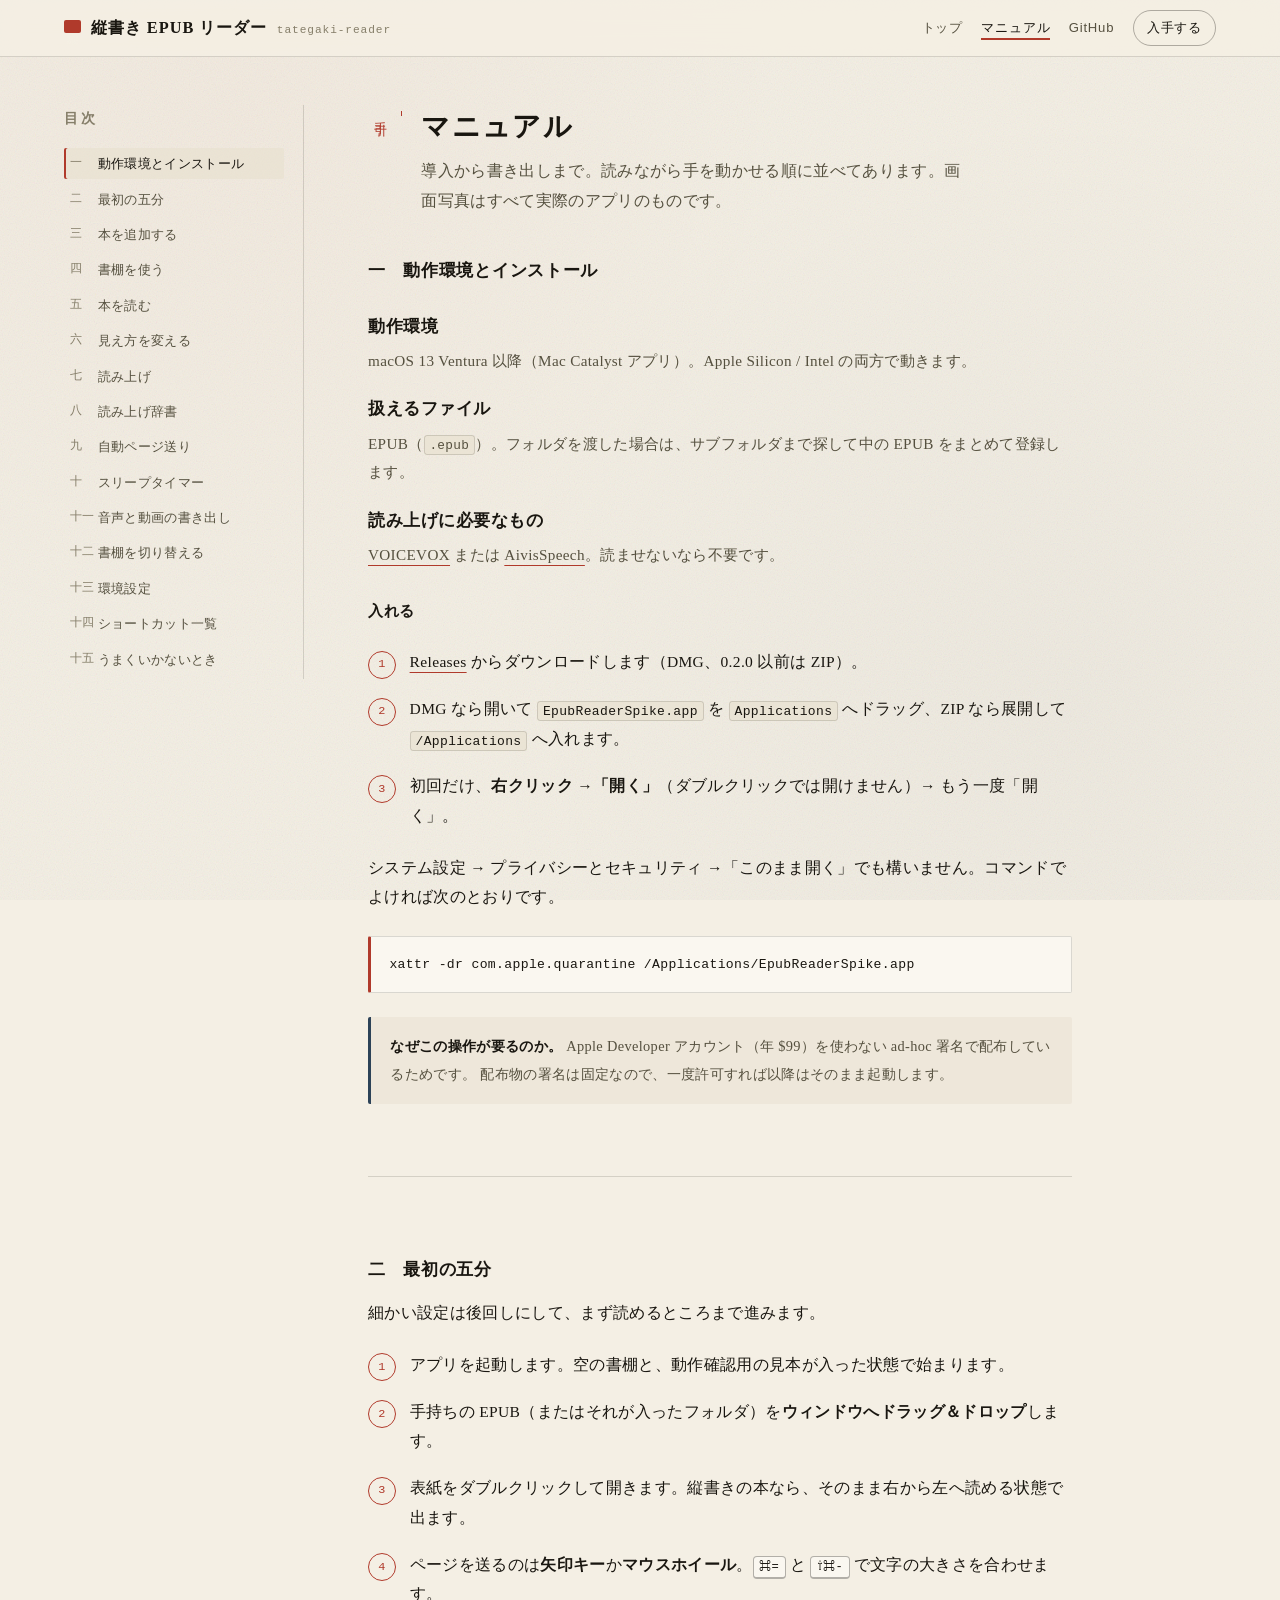
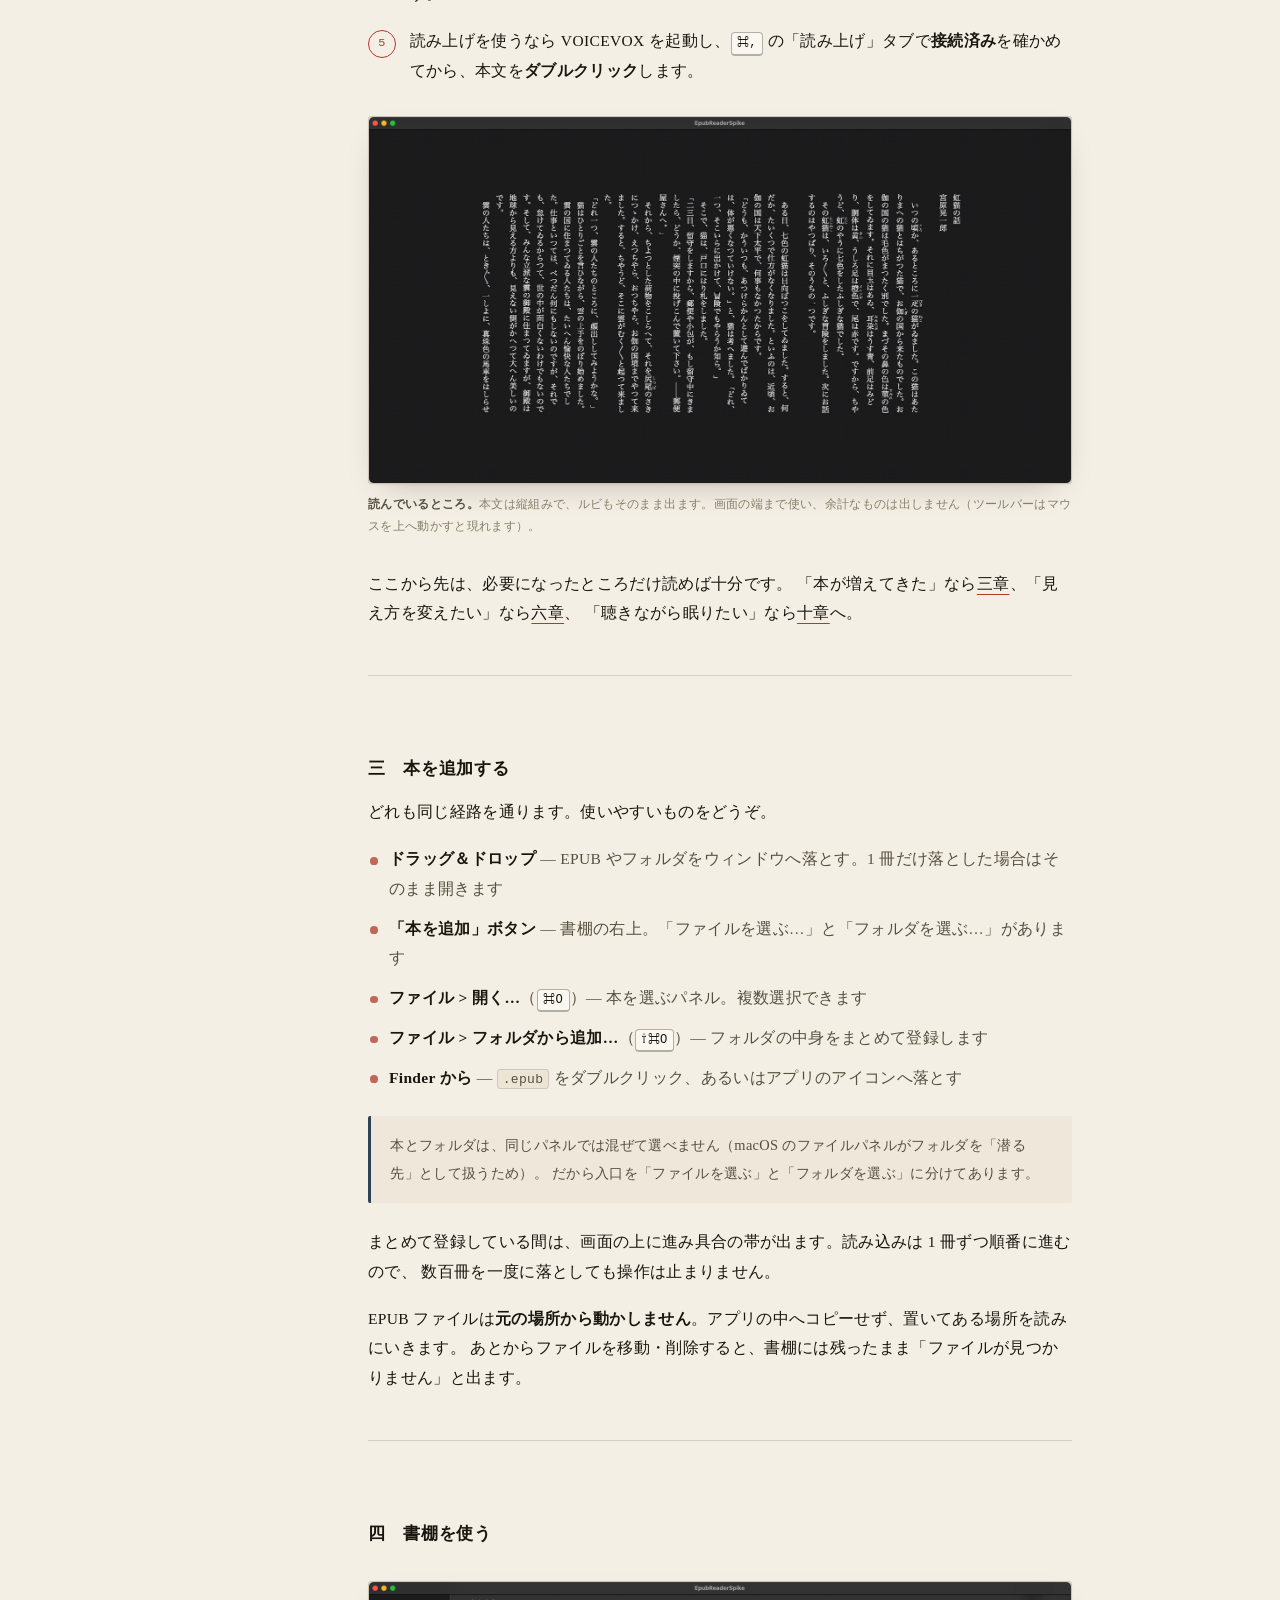
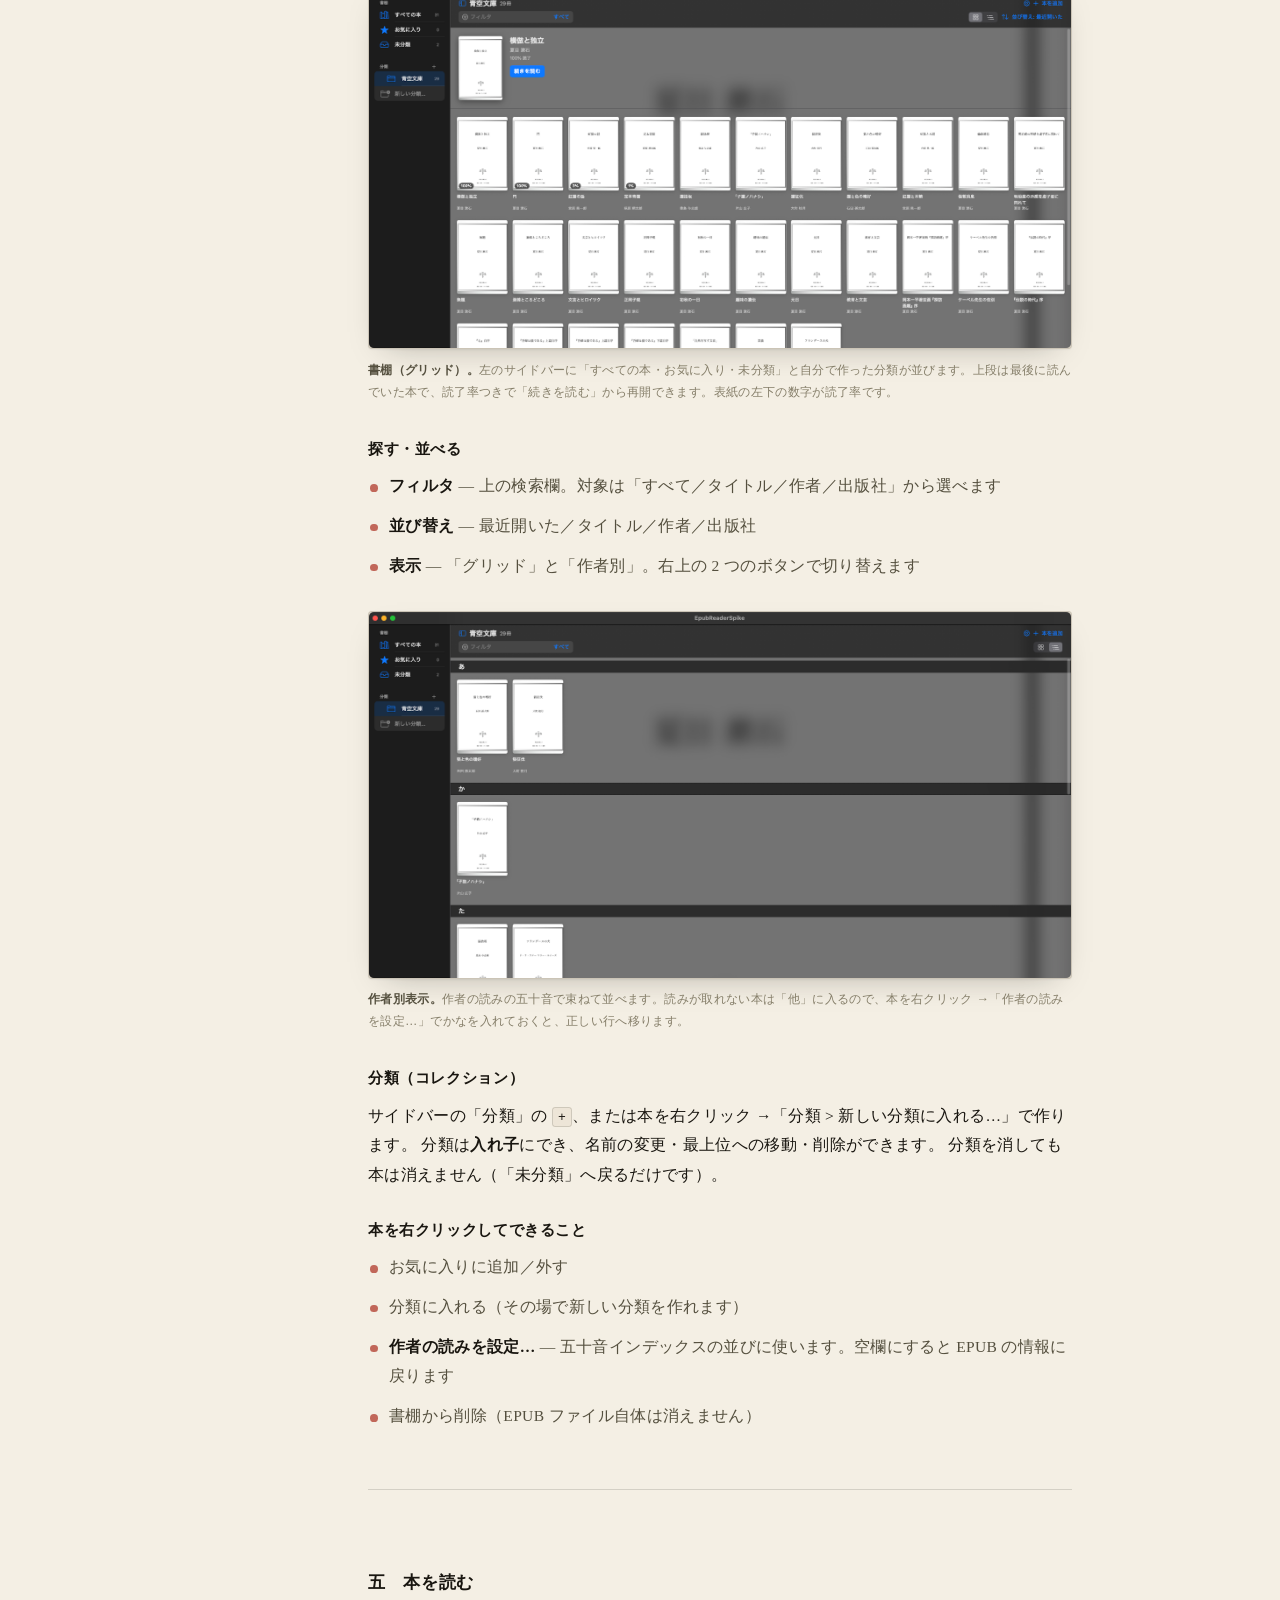
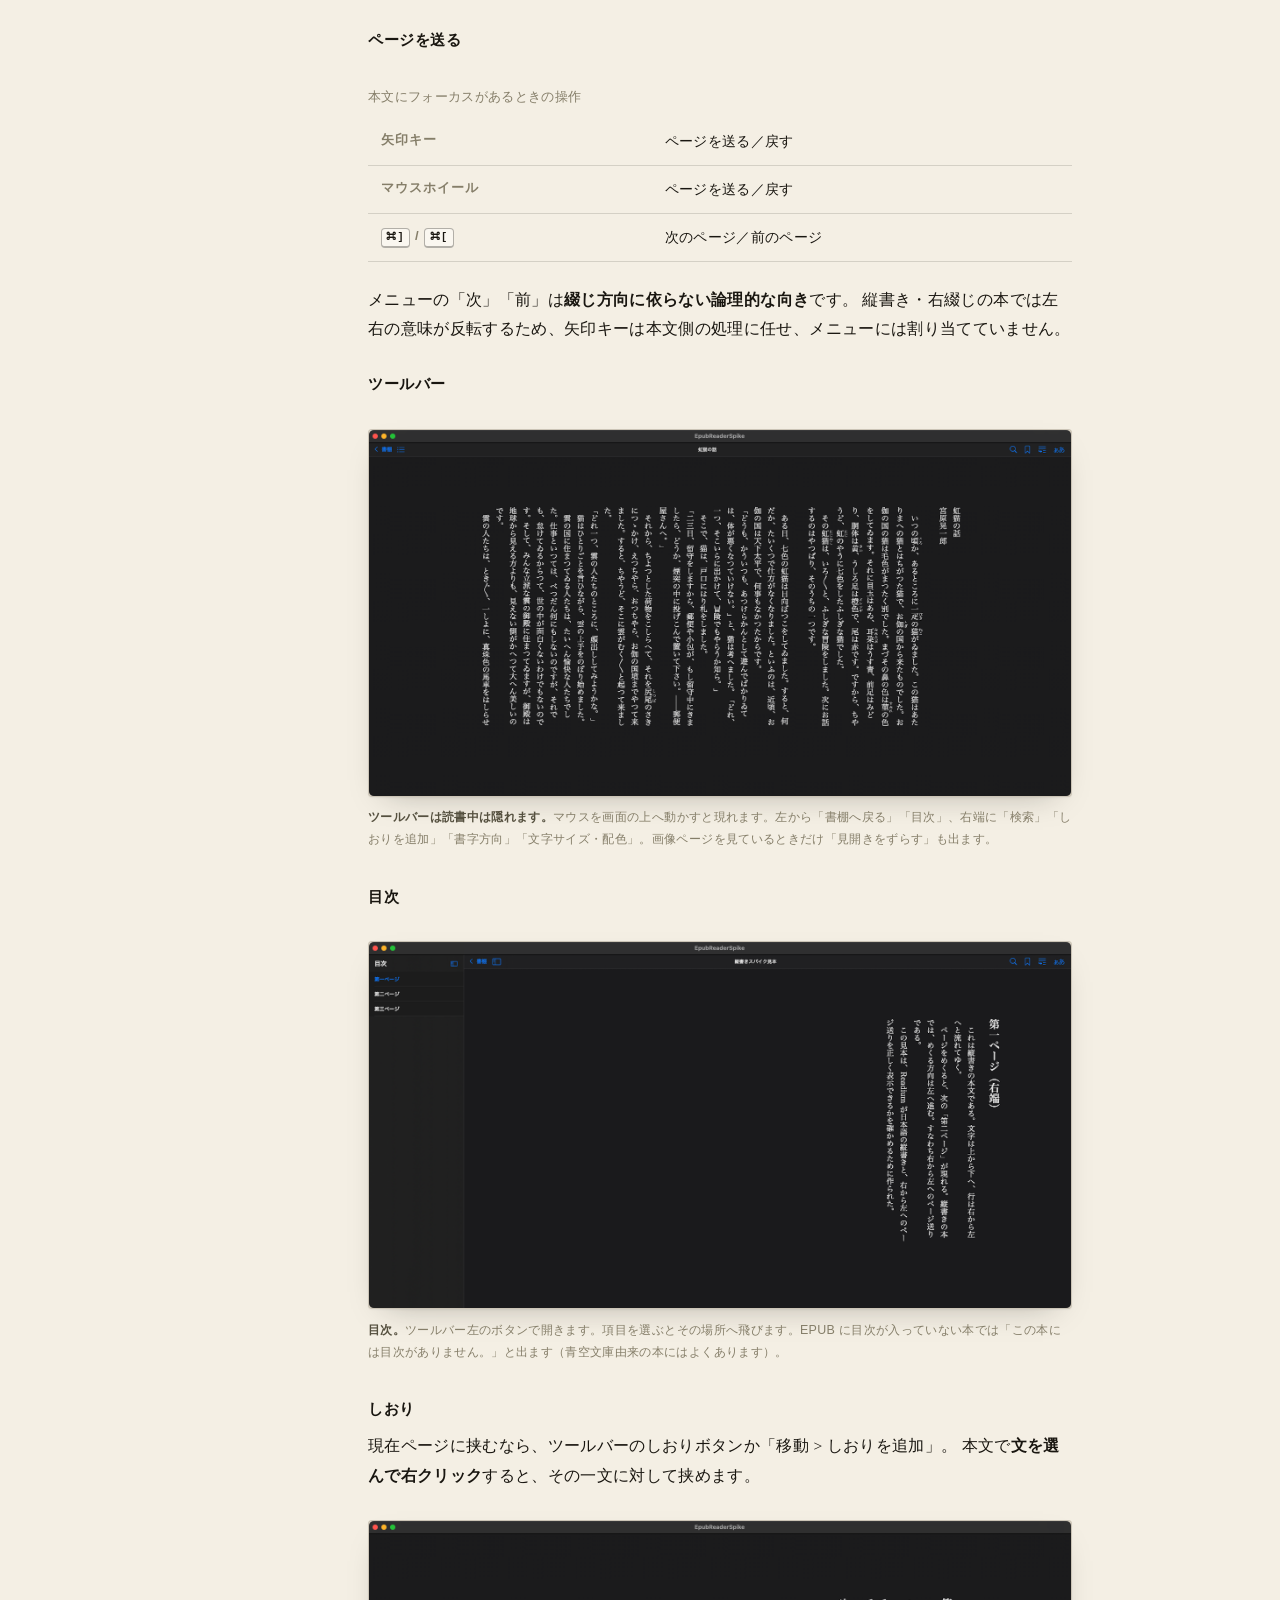
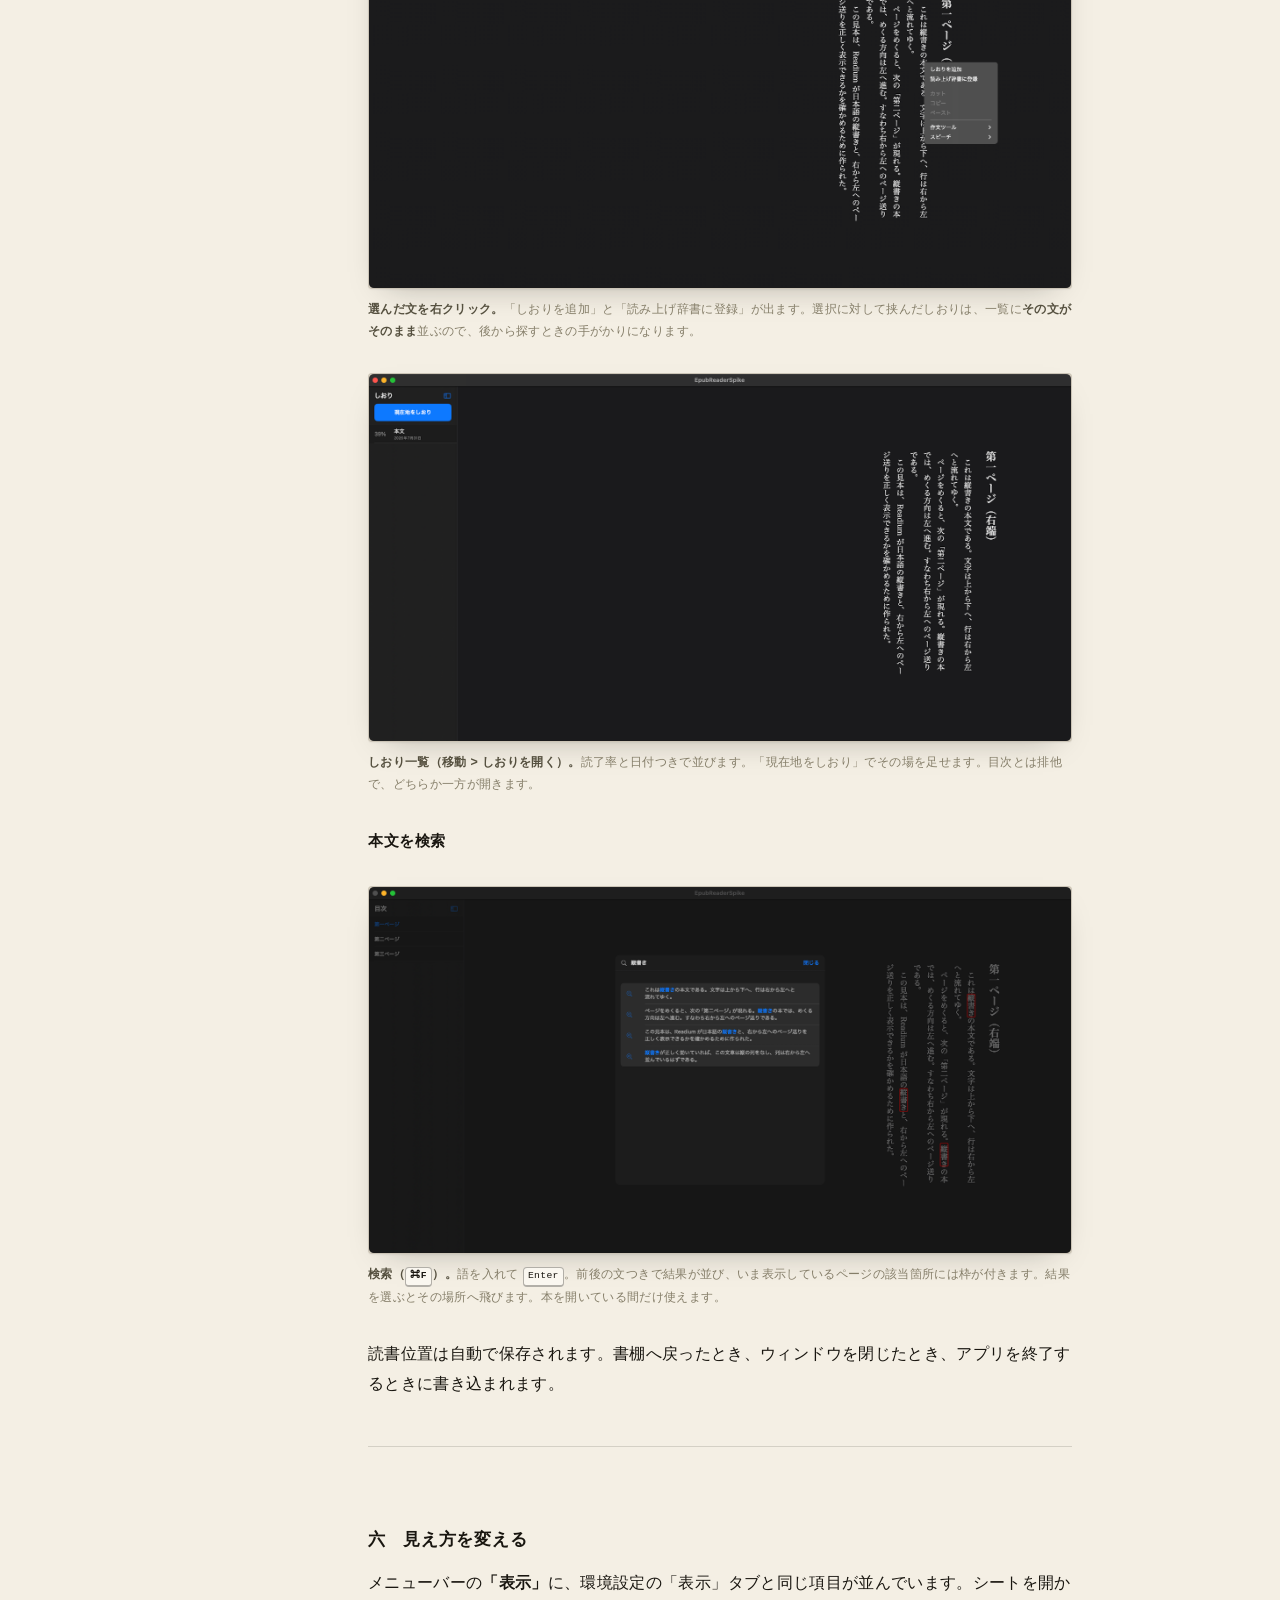
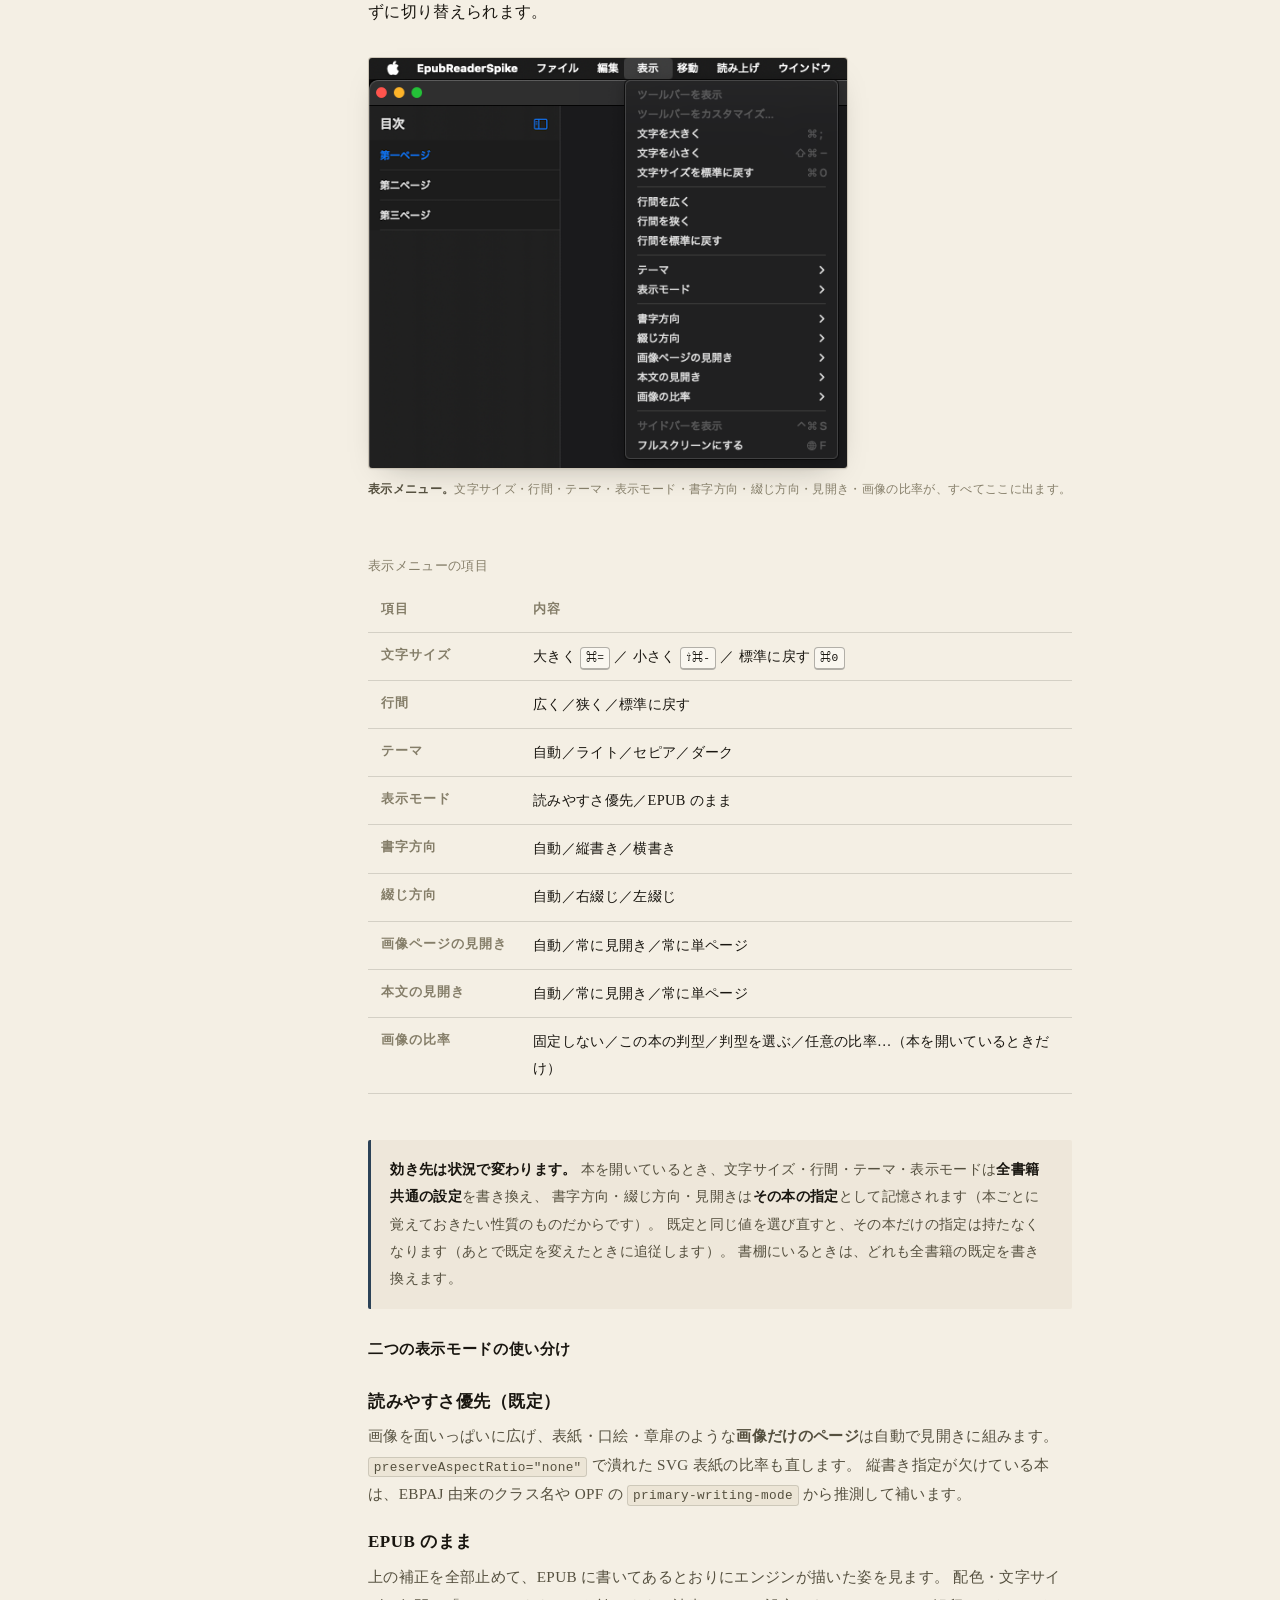
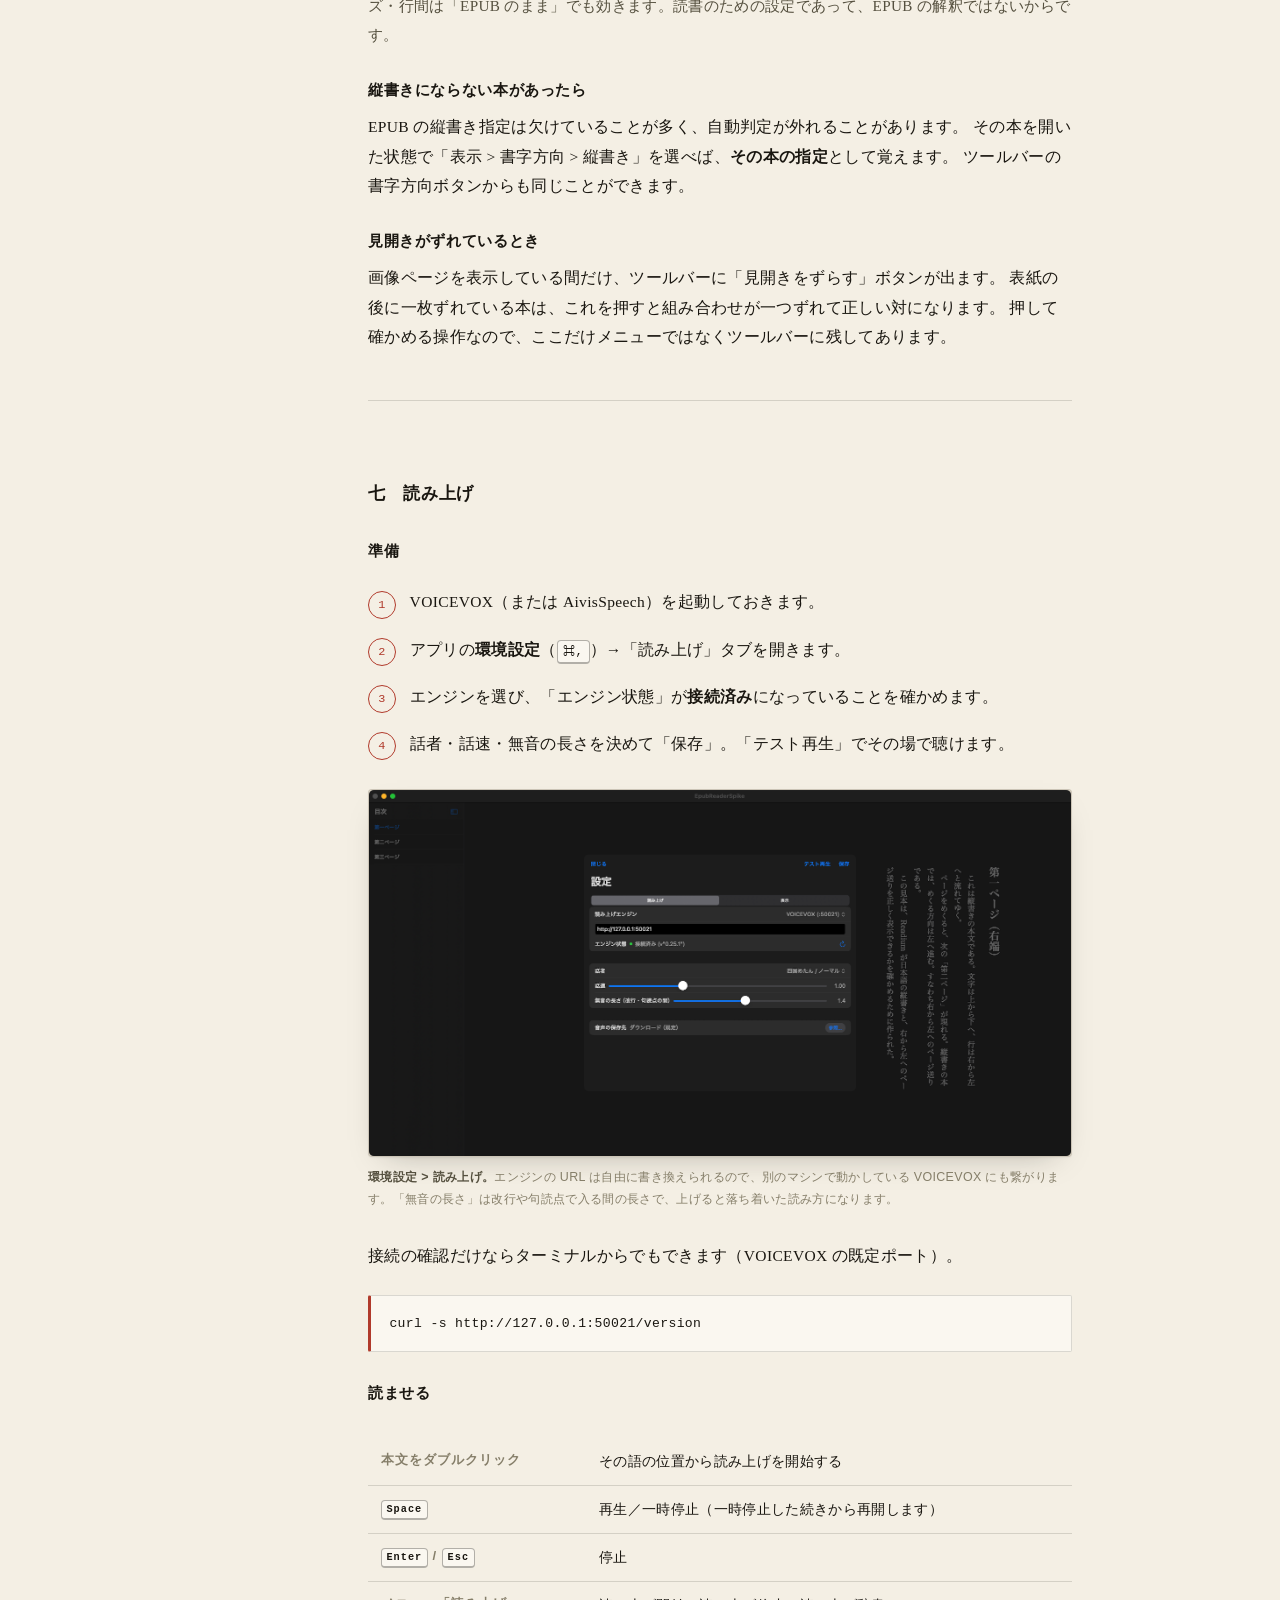
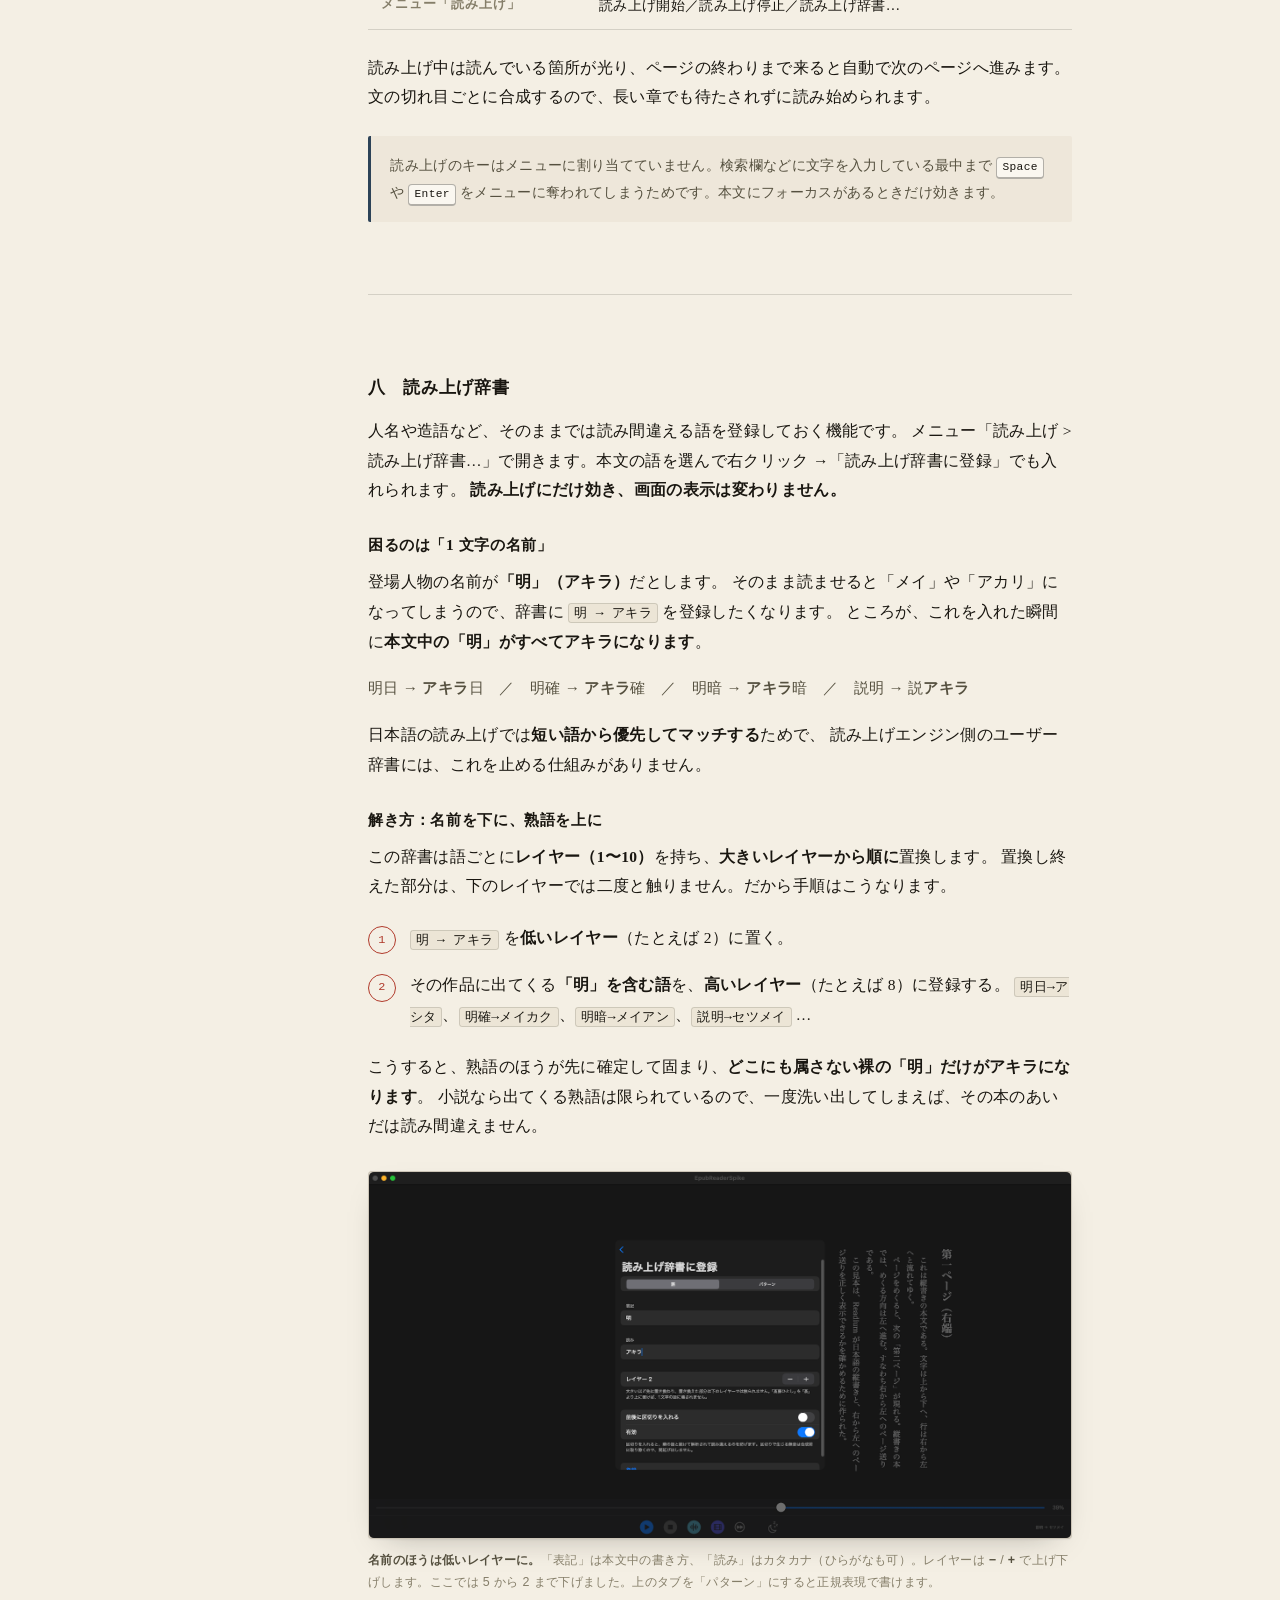
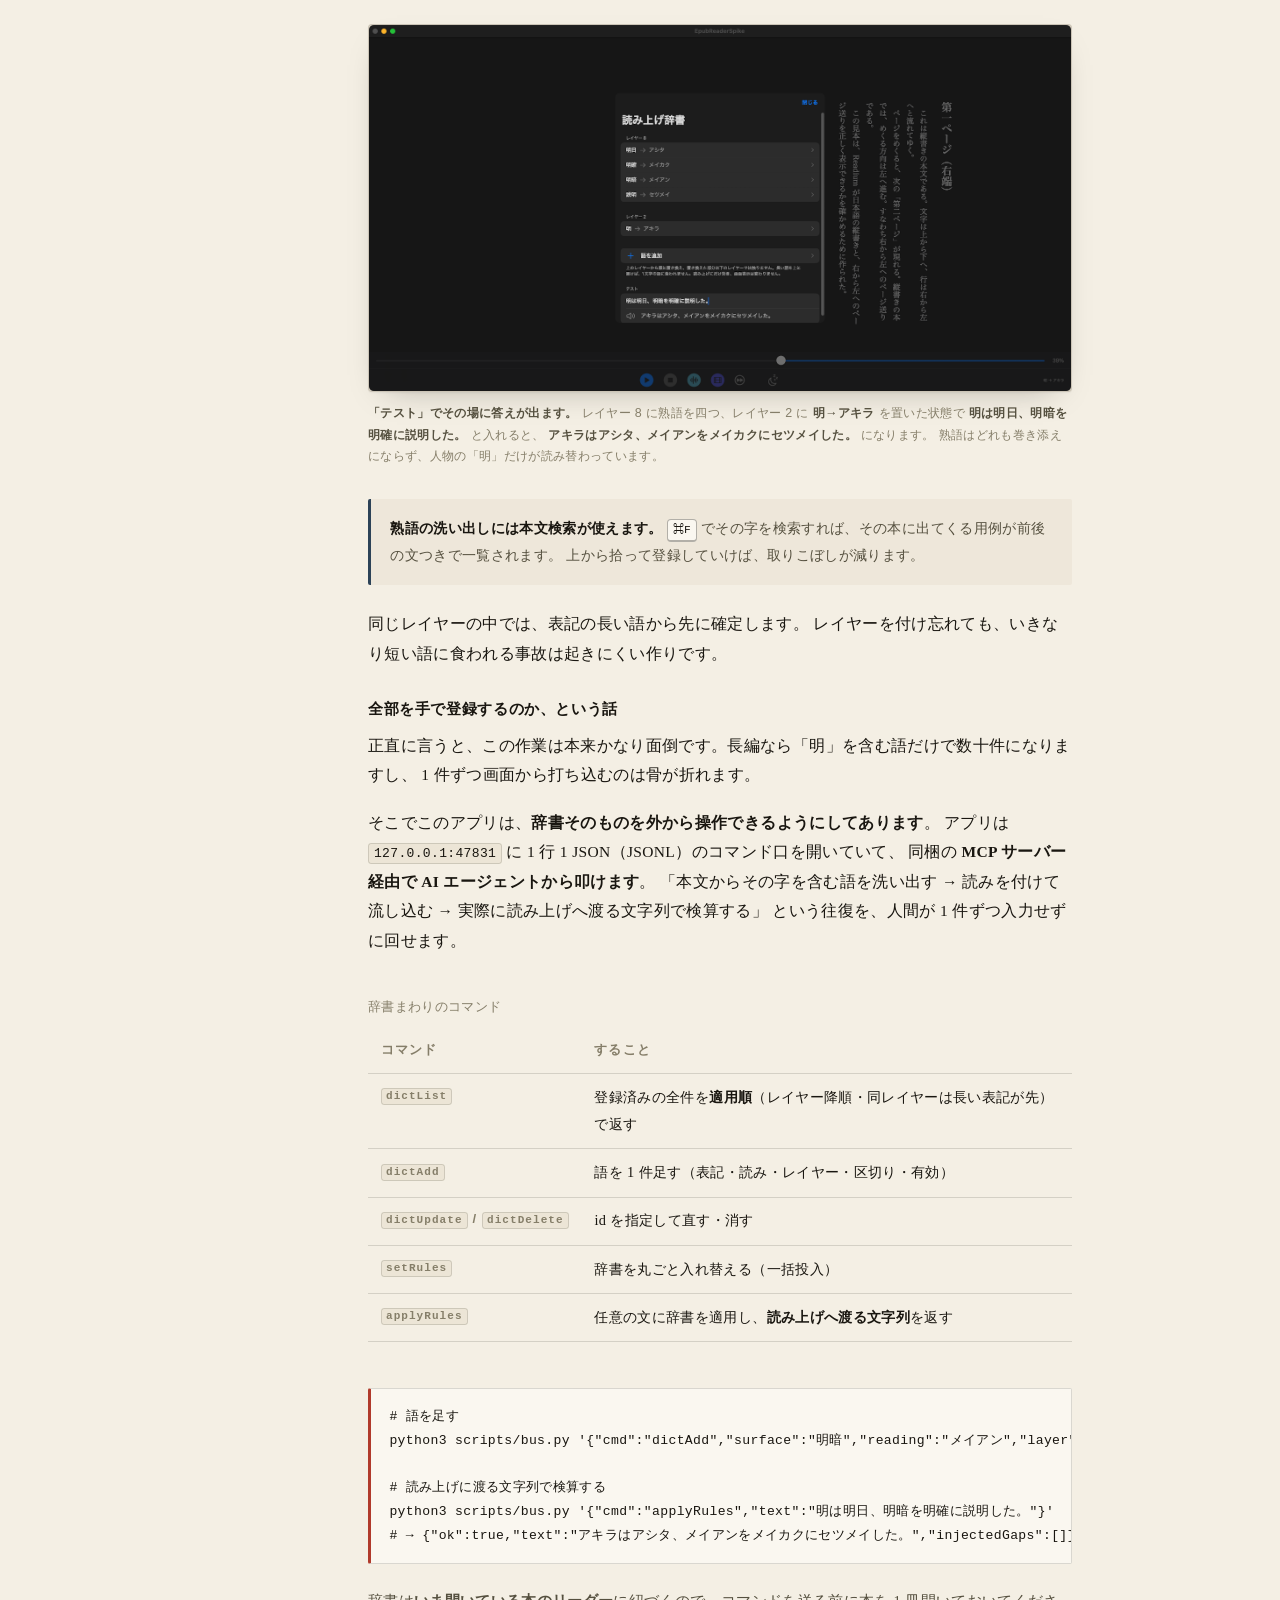
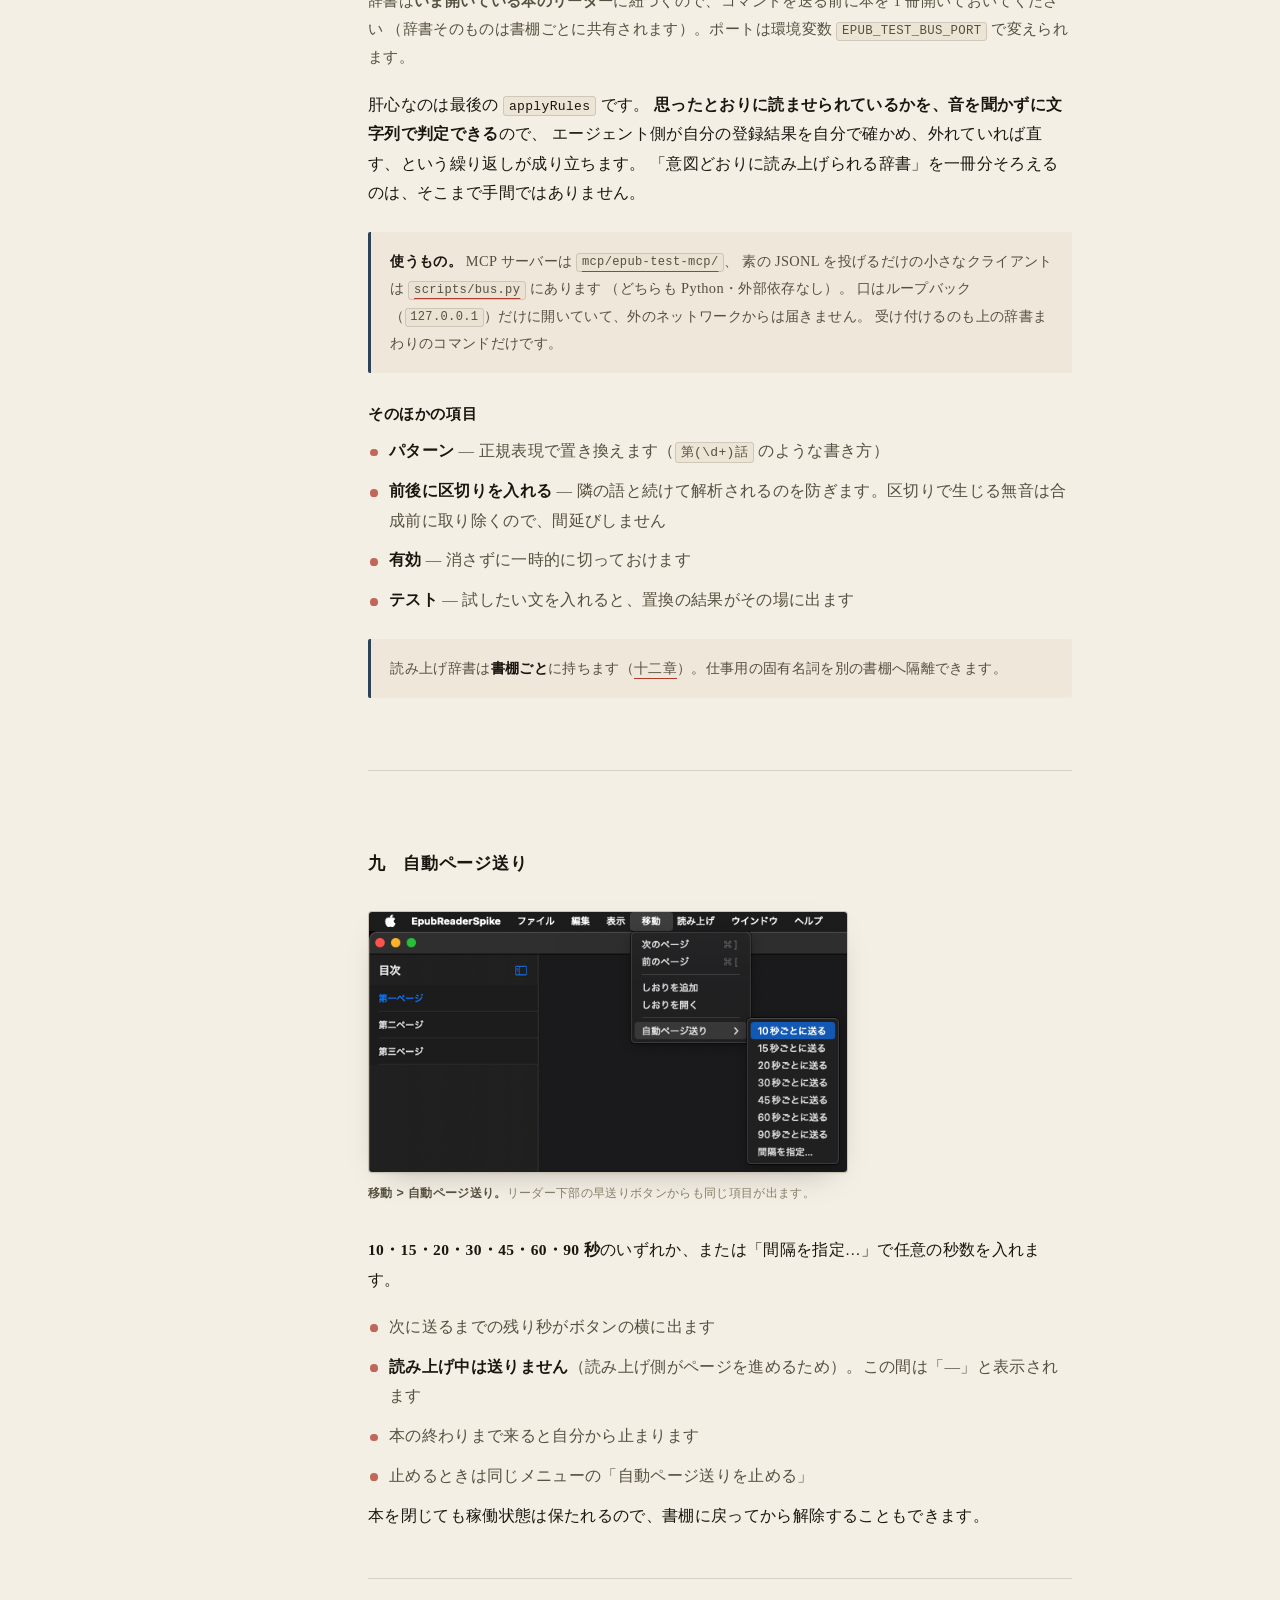
==== commit e302cfdd: "docs: reshoot the menu screenshots without the screen-capture tint" ====
--- a/docs/manual.html
+++ b/docs/manual.html
@@ -257,7 +257,7 @@
       <p>メニューバーの<strong>「表示」</strong>に、環境設定の「表示」タブと同じ項目が並んでいます。シートを開かずに切り替えられます。</p>
 
       <figure class="fig--inset">
-        <a href="assets/img/menu-view.webp" title="原寸で開く"><img src="assets/img/menu-view.webp" width="560" height="460" loading="lazy"
+        <a href="assets/img/menu-view.webp" title="原寸で開く"><img src="assets/img/menu-view.webp" width="540" height="463" loading="lazy"
              alt="表示メニューを開いたところ"></a>
         <figcaption><b>表示メニュー。</b>文字サイズ・行間・テーマ・表示モード・書字方向・綴じ方向・見開き・画像の比率が、すべてここに出ます。</figcaption>
       </figure>
@@ -505,7 +505,7 @@
       <h3>九　自動ページ送り</h3>
 
       <figure class="fig--inset">
-        <a href="assets/img/menu-autopager.webp" title="原寸で開く"><img src="assets/img/menu-autopager.webp" width="390" height="320" loading="lazy"
+        <a href="assets/img/menu-autopager.webp" title="原寸で開く"><img src="assets/img/menu-autopager.webp" width="610" height="331" loading="lazy"
              alt="移動メニューの自動ページ送りサブメニュー"></a>
         <figcaption><b>移動 &gt; 自動ページ送り。</b>リーダー下部の早送りボタンからも同じ項目が出ます。</figcaption>
       </figure>
@@ -529,7 +529,7 @@
       <h3>十　スリープタイマー</h3>
 
       <figure class="fig--inset">
-        <a href="assets/img/menu-sleep.webp" title="原寸で開く"><img src="assets/img/menu-sleep.webp" width="460" height="312" loading="lazy"
+        <a href="assets/img/menu-sleep.webp" title="原寸で開く"><img src="assets/img/menu-sleep.webp" width="783" height="310" loading="lazy"
              alt="読み上げメニューのスリープタイマーサブメニュー"></a>
         <figcaption><b>読み上げ &gt; スリープタイマー。</b>リーダー下部の月のボタンからも開けます。残り時間はボタンの横に数字で出ます。</figcaption>
       </figure>
@@ -565,7 +565,7 @@
       <h3>十一　音声と動画の書き出し</h3>
 
       <figure class="fig--inset">
-        <a href="assets/img/menu-file.webp" title="原寸で開く"><img src="assets/img/menu-file.webp" width="460" height="320" loading="lazy"
+        <a href="assets/img/menu-file.webp" title="原寸で開く"><img src="assets/img/menu-file.webp" width="534" height="320" loading="lazy"
              alt="ファイルメニューと書き出しサブメニュー"></a>
         <figcaption><b>ファイル &gt; 書き出し。</b>リーダー下部の波形ボタン・フィルムボタンと同じ経路です。</figcaption>
       </figure>
@@ -681,7 +681,7 @@
             <tr><th><kbd>⌘F</kbd></th><td>本文を検索（本を開いている間）</td></tr>
             <tr><th><kbd>⌘]</kbd></th><td>次のページ</td></tr>
             <tr><th><kbd>⌘[</kbd></th><td>前のページ</td></tr>
-            <tr><th><kbd>⌘=</kbd></th><td>文字を大きく</td></tr>
+            <tr><th><kbd>⌘=</kbd></th><td>文字を大きく（キーボードによっては <kbd>⌘;</kbd> と表示されます。同じキーです）</td></tr>
             <tr><th><kbd>⇧⌘-</kbd></th><td>文字を小さく</td></tr>
             <tr><th><kbd>⌘0</kbd></th><td>文字サイズを標準に戻す</td></tr>
             <tr><th><kbd>⌘W</kbd></th><td>閉じる</td></tr>
@@ -706,6 +706,9 @@
       <div class="note">
         文字サイズが <kbd>⌘+</kbd> / <kbd>⌘-</kbd> でないのは、Mac Catalyst ではこの二つを OS 側が押さえていて、
         同じキーを割り当てた項目がメニューから消えてしまうためです。
+        「文字を大きく」はメニュー上で <kbd>⌘=</kbd> と <kbd>⌘;</kbd> のどちらで表示されることもあります。
+        macOS が今のキーボードに合わせて表記を変えているだけで、割り当てているキーは同じです
+        （このページの画面写真は <kbd>⌘;</kbd> と出ている環境で撮ったものです）。
       </div>
     </section>
 
